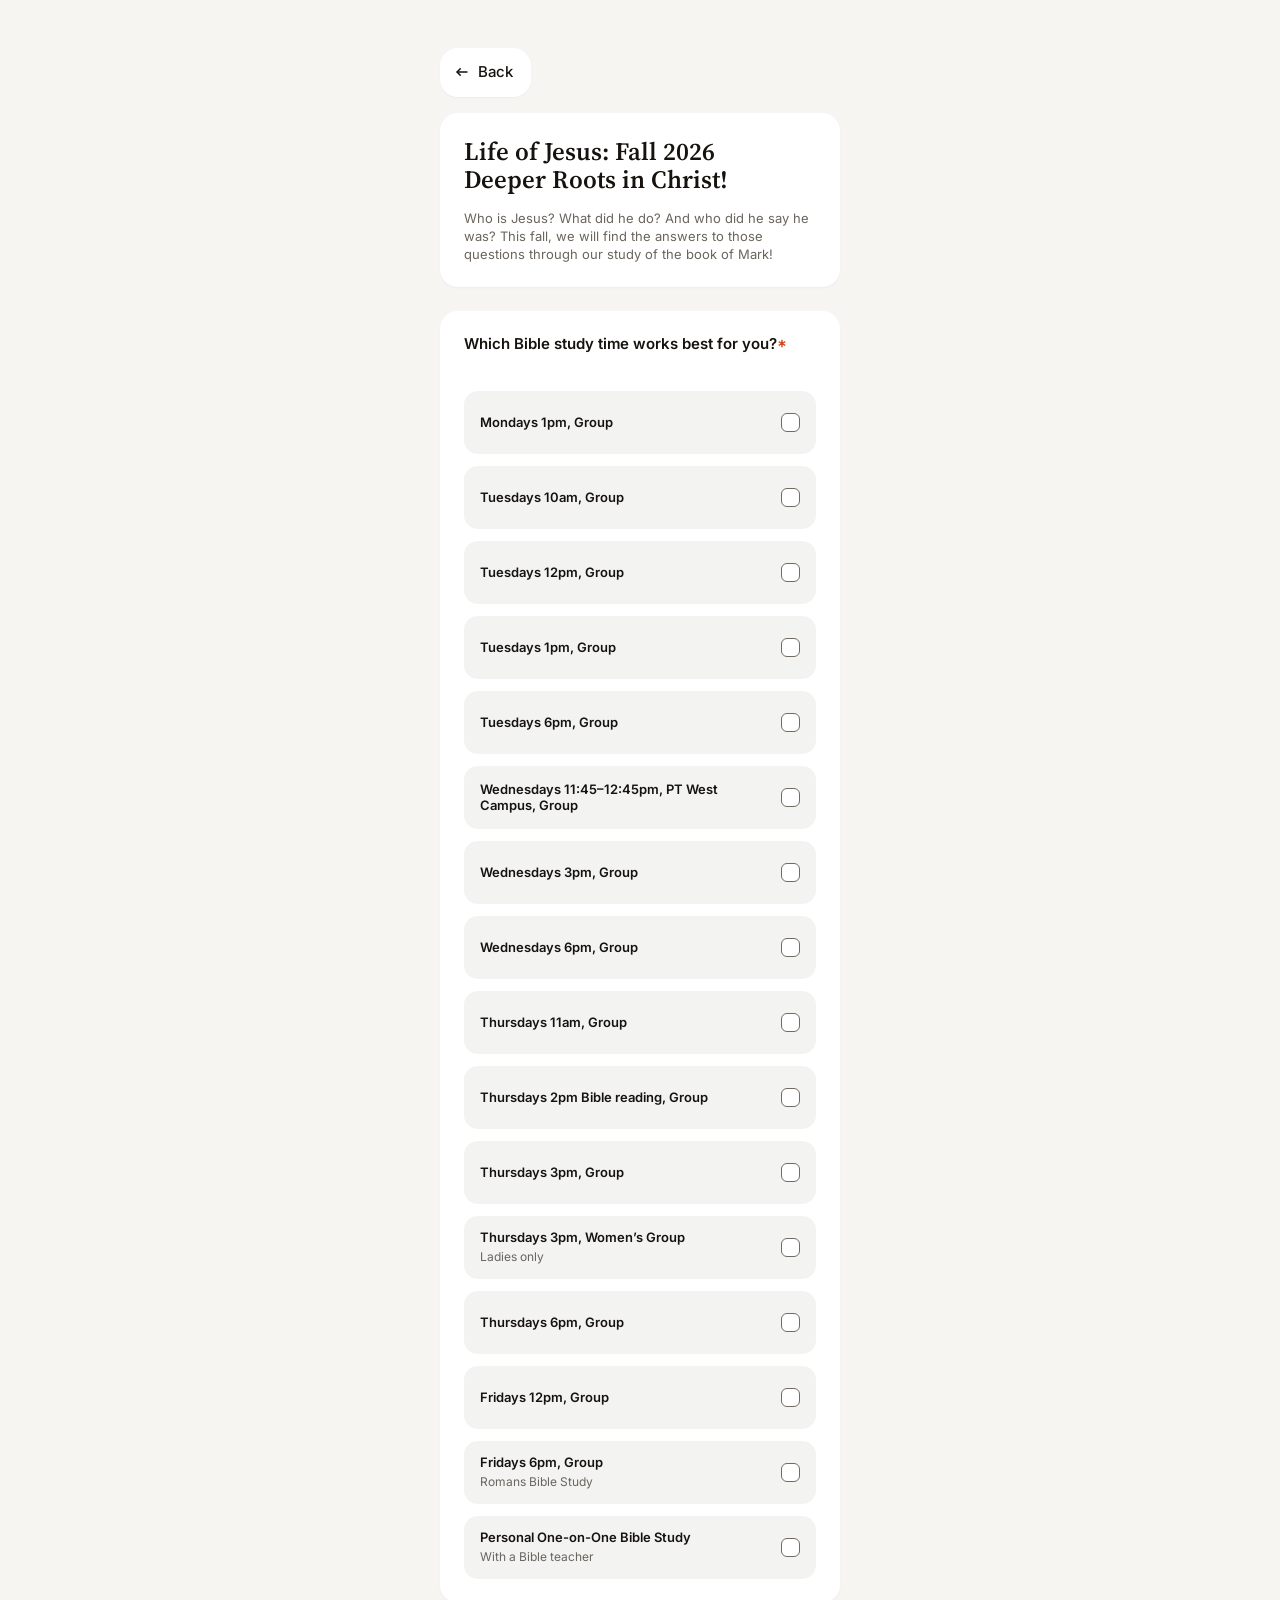
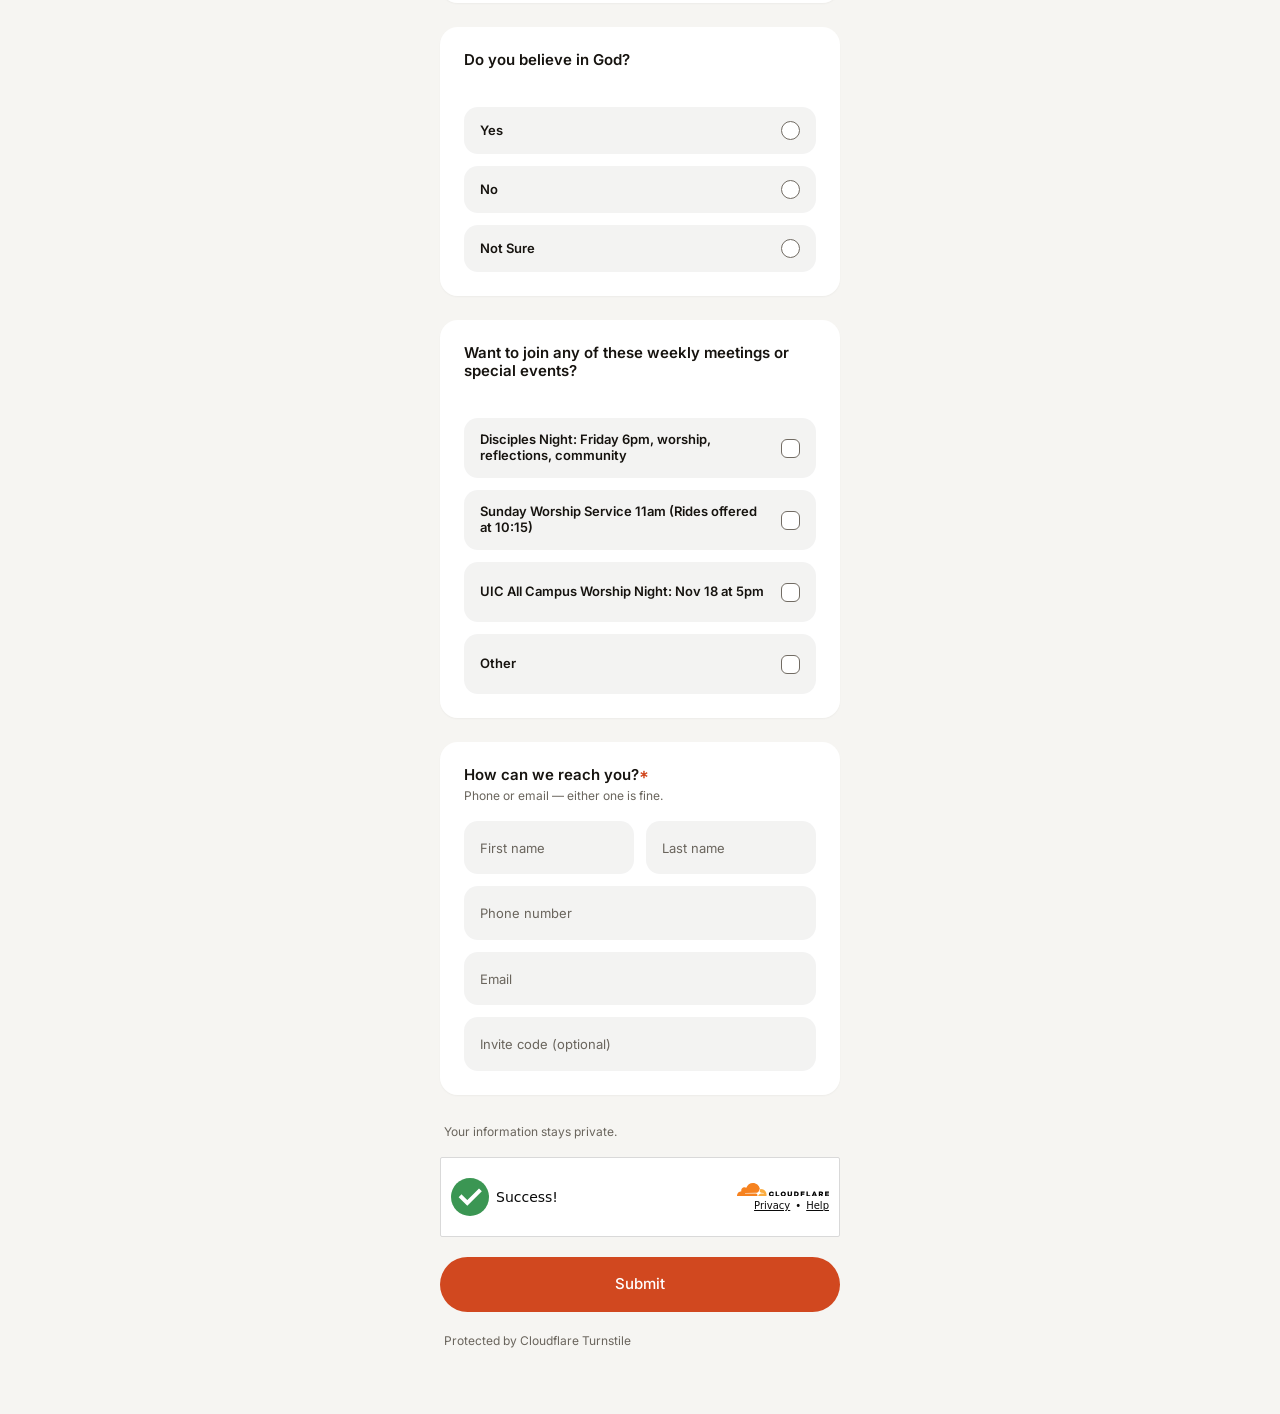
==== signup.html @ 3d09c318 "Update signup" ====
<!doctype html>
<html lang="en">
<head>
  <meta charset="utf-8" />
  <meta name="viewport" content="width=device-width, initial-scale=1" />
  <meta name="description" content="Sign up for a Fall 2026 Deeper Roots in Christ Bible study at UIC." />
  <title>Life of Jesus Bible Study | DRinC</title>
  <link rel="preconnect" href="https://fonts.googleapis.com" />
  <link rel="preconnect" href="https://fonts.gstatic.com" crossorigin />
  <link href="https://fonts.googleapis.com/css2?family=Inter:wght@500;600&family=Source+Serif+4:opsz,wght@8..60,600&display=swap" rel="stylesheet" />
  <link rel="stylesheet" href="css/signup.css" />
</head>
<body>
  <main class="signup-shell">
    <a class="back-link" href="index.html" aria-label="Back to the DRinC home page">
      <svg class="back-link__icon" xmlns="http://www.w3.org/2000/svg" width="12" height="12" viewBox="0 0 12 12" aria-hidden="true" focusable="false">
        <path d="m11,6.75H1.25c-.414,0-.75-.336-.75-.75s.336-.75.75-.75h9.75c.414,0,.75.336.75.75s-.336.75-.75.75Z" fill="currentColor" stroke-width="0" />
        <path d="m4.25,10c-.192,0-.384-.073-.53-.22L.47,6.53c-.293-.293-.293-.768,0-1.061l3.25-3.25c.293-.293.768-.293,1.061,0s.293.768,0,1.061l-2.72,2.72,2.72,2.72c.293.293.293.768,0,1.061-.146.146-.338.22-.53.22Z" fill="currentColor" stroke-width="0" />
      </svg>
      Back
    </a>

    <form class="signup-form" data-signup-form novalidate>
      <header class="form-panel form-intro">
        <h1>Life of Jesus: Fall 2026 Deeper Roots in Christ!</h1>
        <p>Who is Jesus? What did he do? And who did he say he was? This fall, we will find the answers to those questions through our study of the book of Mark!</p>
      </header>

      <fieldset class="form-panel" aria-describedby="study-error">
        <legend>Which Bible study time works best for you?<span aria-hidden="true">*</span></legend>
        <div class="option-list">
          <label class="option-row"><span>Mondays 1pm, Group</span><input type="checkbox" name="bible-study" value="Mondays 1pm" aria-describedby="study-error" /></label>
          <label class="option-row"><span>Tuesdays 10am, Group</span><input type="checkbox" name="bible-study" value="Tuesdays 10am" aria-describedby="study-error" /></label>
          <label class="option-row"><span>Tuesdays 12pm, Group</span><input type="checkbox" name="bible-study" value="Tuesdays 12pm" aria-describedby="study-error" /></label>
          <label class="option-row"><span>Tuesdays 1pm, Group</span><input type="checkbox" name="bible-study" value="Tuesdays 1pm" aria-describedby="study-error" /></label>
          <label class="option-row"><span>Tuesdays 6pm, Group</span><input type="checkbox" name="bible-study" value="Tuesdays 6pm" aria-describedby="study-error" /></label>
          <label class="option-row"><span>Wednesdays 11:45&ndash;12:45pm, PT West Campus, Group</span><input type="checkbox" name="bible-study" value="Wednesdays 11:45-12:45pm" aria-describedby="study-error" /></label>
          <label class="option-row"><span>Wednesdays 3pm, Group</span><input type="checkbox" name="bible-study" value="Wednesdays 3pm" aria-describedby="study-error" /></label>
          <label class="option-row"><span>Wednesdays 6pm, Group</span><input type="checkbox" name="bible-study" value="Wednesdays 6pm" aria-describedby="study-error" /></label>
          <label class="option-row"><span>Thursdays 11am, Group</span><input type="checkbox" name="bible-study" value="Thursdays 11am" aria-describedby="study-error" /></label>
          <label class="option-row"><span>Thursdays 2pm Bible reading, Group</span><input type="checkbox" name="bible-study" value="Thursdays 2pm Bible reading" aria-describedby="study-error" /></label>
          <label class="option-row"><span>Thursdays 3pm, Group</span><input type="checkbox" name="bible-study" value="Thursdays 3pm" aria-describedby="study-error" /></label>
          <label class="option-row"><span>Thursdays 3pm, Women&rsquo;s Group<small>Ladies only</small></span><input type="checkbox" name="bible-study" value="Thursdays 3pm Women's Group" aria-describedby="study-error" /></label>
          <label class="option-row"><span>Thursdays 6pm, Group</span><input type="checkbox" name="bible-study" value="Thursdays 6pm" aria-describedby="study-error" /></label>
          <label class="option-row"><span>Fridays 12pm, Group</span><input type="checkbox" name="bible-study" value="Fridays 12pm" aria-describedby="study-error" /></label>
          <label class="option-row"><span>Fridays 6pm, Group<small>Romans Bible Study</small></span><input type="checkbox" name="bible-study" value="Fridays 6pm" aria-describedby="study-error" /></label>
          <label class="option-row"><span>Personal One-on-One Bible Study<small>With a Bible teacher</small></span><input type="checkbox" name="bible-study" value="Personal one-on-one" aria-describedby="study-error" /></label>
        </div>
        <p class="field-error" id="study-error" data-study-error aria-live="polite"></p>
      </fieldset>

      <fieldset class="form-panel">
        <legend>Do you believe in God?</legend>
        <div class="option-list">
          <label class="option-row"><span>Yes</span><input type="radio" name="belief" value="Yes" /></label>
          <label class="option-row"><span>No</span><input type="radio" name="belief" value="No" /></label>
          <label class="option-row"><span>Not Sure</span><input type="radio" name="belief" value="Not sure" /></label>
        </div>
      </fieldset>

      <fieldset class="form-panel form-panel--events">
        <legend>Want to join any of these weekly meetings or special events?</legend>
        <div class="option-list">
          <label class="option-row"><span>Disciples Night: Friday 6pm, worship, reflections, community</span><input type="checkbox" name="event" value="Disciples Night" /></label>
          <label class="option-row"><span>Sunday Worship Service 11am (Rides offered at 10:15)</span><input type="checkbox" name="event" value="Sunday Worship Service" /></label>
          <label class="option-row"><span>UIC All Campus Worship Night: Nov 18 at 5pm</span><input type="checkbox" name="event" value="UIC All Campus Worship Night" /></label>
          <label class="option-row"><span>Other</span><input type="checkbox" name="event" value="Other" /></label>
        </div>
      </fieldset>

      <fieldset class="form-panel contact-panel" aria-describedby="contact-error">
        <legend>How can we reach you?<span aria-hidden="true">*</span></legend>
        <p class="field-help">Phone or email &mdash; either one is fine.</p>
        <div class="contact-fields">
          <label><span>First name</span><input type="text" name="first-name" autocomplete="given-name" placeholder=" " required /></label>
          <label><span>Last name</span><input type="text" name="last-name" autocomplete="family-name" placeholder=" " required /></label>
          <label class="field-wide"><span>Phone number</span><input type="tel" name="phone" autocomplete="tel" placeholder=" " data-phone aria-describedby="contact-error" /></label>
          <label class="field-wide"><span>Email</span><input type="email" name="email" autocomplete="email" placeholder=" " data-email aria-describedby="contact-error" /></label>
          <label class="field-wide"><span>Invite code (optional)</span><input type="text" name="invite-code" autocomplete="off" placeholder=" " /></label>
        </div>
        <p class="field-error" id="contact-error" data-contact-error aria-live="polite"></p>
      </fieldset>

      <p class="privacy-note">Your information stays private.</p>
      <section class="turnstile-card" aria-label="Cloudflare verification successful">
        <div class="turnstile-status">
          <svg class="turnstile-success-icon" viewBox="0 0 38 38" aria-hidden="true" focusable="false">
            <circle cx="19" cy="19" r="19" fill="#3b9653" />
            <path d="M10.5 19.2 16.3 25 28 13.3" fill="none" stroke="#fff" stroke-width="4" stroke-linecap="square" stroke-linejoin="miter" />
          </svg>
          <p class="turnstile-message">Success!</p>
        </div>

        <div class="turnstile-brand">
          <svg class="turnstile-logo" xmlns="http://www.w3.org/2000/svg" viewBox="0 0 512 76" role="img" aria-label="Cloudflare">
            <path d="M214.633 47.4h7.505v20.704h13.096v6.643h-20.6zm28.361 13.751v-.08c0-7.856 6.257-14.218 14.61-14.218c8.35 0 14.529 6.295 14.529 14.138v.08c0 7.853-6.257 14.218-14.61 14.218s-14.531-6.287-14.531-14.138zm21.49 0v-.08c0-3.948-2.82-7.384-6.96-7.384c-4.142 0-6.84 3.356-6.84 7.304v.08c0 3.945 2.816 7.384 6.92 7.384c4.1 0 6.88-3.358 6.88-7.304m16.827 1.602V47.41h7.613v15.197c0 3.945 1.965 5.815 4.982 5.815c3.014 0 4.982-1.8 4.982-5.627V47.4h7.61v15.157c0 8.832-4.983 12.69-12.673 12.69s-12.524-3.948-12.524-12.5m36.674-15.34h10.438c9.658 0 15.262 5.625 15.262 13.508v.08c0 7.882-5.685 13.747-15.42 13.747h-10.28V47.4v.01zm10.546 20.621c4.487 0 7.454-2.497 7.454-6.912v-.08c0-4.377-2.974-6.915-7.454-6.915h-3.055v13.907zM354.575 47.4h21.637v6.646h-14.145v4.643h12.79v6.287h-12.79v9.771h-7.492zm32.068 0h7.502v20.704h13.098v6.643h-20.6zm40.19-.193h7.223l11.517 27.535h-8.036l-1.978-4.884H425.12l-1.928 4.884h-7.888l11.517-27.535zm6.572 16.755l-3.016-7.773l-3.055 7.773zm21.828-16.554h12.79c4.134 0 7 1.099 8.807 2.966c1.594 1.559 2.394 3.677 2.394 6.365v.08c0 4.177-2.206 6.953-5.566 8.393l6.455 9.53h-8.659l-5.446-8.282h-3.283v8.282h-7.502V47.4l.01.01zm12.446 13.126c2.55 0 4.021-1.247 4.021-3.238v-.077c0-2.149-1.54-3.238-4.06-3.238h-4.905v6.566h4.952l-.008-.01zM490.044 47.4h21.758v6.445h-14.334v4.136h12.988v5.984h-12.988v4.337H512v6.445h-21.956zM198.212 64.356c-1.05 2.4-3.263 4.099-6.2 4.099c-4.09 0-6.916-3.439-6.916-7.384v-.083c0-3.948 2.745-7.303 6.839-7.303c3.084 0 5.436 1.917 6.435 4.535h7.898c-1.267-6.503-6.92-11.37-14.263-11.37c-8.343 0-14.61 6.365-14.61 14.219v.08c0 7.853 6.177 14.138 14.532 14.138c7.136 0 12.72-4.679 14.193-10.943h-7.918l.01.01z" />
            <path fill="#fbad41" d="M132.234 32.698c-.552 0-1.097.02-1.641.037a.8.8 0 0 0-.256.06a.92.92 0 0 0-.593.64l-2.334 8.155c-1.006 3.506-.632 6.744 1.06 9.12c1.55 2.2 4.13 3.49 7.263 3.64l12.662.768c.376.02.702.2.9.5c.211.322.258.725.129 1.089a1.61 1.61 0 0 1-1.373 1.069l-13.157.768c-7.147.331-14.838 6.164-17.536 13.277l-.948 2.51a.703.703 0 0 0 .622.958h45.312a1.205 1.205 0 0 0 1.165-.878a33 33 0 0 0 1.204-8.885c0-18.12-14.529-32.808-32.459-32.808" />
            <path fill="#f6821f" d="m112.457 74.235l.838-2.949c1.009-3.506.635-6.744-1.054-9.12c-1.556-2.2-4.134-3.49-7.268-3.64l-59.395-.768a1.17 1.17 0 0 1-.939-.5a1.24 1.24 0 0 1-.13-1.089a1.61 1.61 0 0 1 1.385-1.069l59.95-.768c7.117-.329 14.807-6.164 17.505-13.277l3.419-9.035a2.3 2.3 0 0 0 .1-1.197C122.973 13.199 107.392 0 88.764 0c-17.172 0-31.741 11.199-36.97 26.767A17.37 17.37 0 0 0 39.47 23.32c-8.232.828-14.858 7.534-15.676 15.857a18 18 0 0 0 .452 6.204C10.792 45.78 0 56.92 0 70.608c0 1.238.088 2.457.266 3.647c.073.577.565 1.01 1.147 1.009h109.688a1.43 1.43 0 0 0 1.356-1.05" />
          </svg>
          <nav class="turnstile-links" aria-label="Cloudflare verification information">
            <a href="https://www.cloudflare.com/privacypolicy/" target="_blank" rel="noopener noreferrer">Privacy</a>
            <span aria-hidden="true">&bull;</span>
            <a href="https://developers.cloudflare.com/turnstile/" target="_blank" rel="noopener noreferrer">Help</a>
          </nav>
        </div>
      </section>
      <button class="submit-button" type="submit">Submit</button>
      <p class="turnstile-protected">Protected by Cloudflare Turnstile</p>
      <p class="form-status" data-form-status role="status"></p>
    </form>
  </main>
  <script src="js/signup.js"></script>
</body>
</html>
---- css/signup.css ----
:root {
  --ink: #16130f;
  --ink-muted: #6a655d;
  --page: #f6f5f2;
  --panel: #ffffff;
  --field: rgba(22, 19, 15, 0.05);
  --field-hover: rgba(22, 19, 15, 0.08);
  --brand: #d1481f;
  --brand-hover: #b83a16;
  --error: #a52f10;
  --focus: #b83a16;
  --control-border: #716b63;
  --font-display: "Source Serif 4", Georgia, serif;
  --font-ui: "Inter", system-ui, -apple-system, sans-serif;
}

*,
*::before,
*::after {
  box-sizing: border-box;
}

html {
  background: var(--page);
  color: var(--ink);
  font-family: var(--font-ui);
  font-synthesis: none;
  -webkit-font-smoothing: antialiased;
}

body {
  min-width: 320px;
  min-height: 100vh;
  margin: 0;
  background: var(--page);
}

button,
input {
  font: inherit;
}

a,
button,
input,
select,
textarea,
label,
summary {
  -webkit-tap-highlight-color: transparent;
}

.signup-shell {
  width: 100%;
  max-width: 440px;
  min-height: 100dvh;
  margin-inline: auto;
  padding: 48px 20px;
}

.back-link {
  display: inline-flex;
  align-items: center;
  justify-content: center;
  gap: 10px;
  margin-bottom: 16px;
  padding-block: 13px;
  padding-inline: 16px 18px;
  border-radius: 18px;
  background: var(--panel);
  color: var(--ink);
  box-shadow: 0 1px 2px rgba(0, 0, 0, 0.04);
  font-family: var(--font-ui);
  font-size: 15px;
  font-weight: 500;
  line-height: 150%;
  text-decoration: none;
  transition: background-color 150ms ease, transform 150ms ease;
  will-change: transform;
}

.back-link__icon {
  display: block;
  flex: 0 0 12px;
  width: 12px;
  height: 12px;
}

.signup-form {
  display: flex;
  flex-direction: column;
}

.form-panel {
  position: relative;
  min-width: 0;
  margin: 0 0 24px;
  padding: 24px;
  border: 0;
  border-radius: 18px;
  background: var(--panel);
  box-shadow: 0 1px 2px rgba(0, 0, 0, 0.04);
}

.form-intro h1 {
  margin: 0;
  font-family: var(--font-display);
  font-size: 25px;
  font-weight: 600;
  line-height: 1.12;
  text-wrap: balance;
}

.form-intro p {
  margin: 16px 0 0;
  color: var(--ink-muted);
  font-size: 13px;
  line-height: 1.4;
  text-wrap: pretty;
}

.form-panel legend {
  display: block;
  float: left;
  margin: 0 0 38px;
  width: 100%;
  padding: 0;
  font-size: 15px;
  font-weight: 600;
  line-height: 1.2;
}

.form-panel legend > span[aria-hidden="true"] {
  color: var(--brand);
}

.contact-panel legend {
  margin-bottom: 0;
}

.field-help {
  margin: 22px 0 0;
  clear: both;
  color: var(--ink-muted);
  font-size: 12px;
  line-height: 1.4;
}

.option-list {
  display: flex;
  flex-direction: column;
  gap: 12px;
  margin-top: 0;
  clear: both;
}

.form-panel--events .option-list {
  margin-top: 18px;
}

.option-row {
  display: flex;
  align-items: center;
  justify-content: space-between;
  gap: 12px;
  padding: 14px 16px;
  border-radius: 14px;
  background: var(--field);
  cursor: pointer;
  font-size: 13px;
  font-weight: 600;
  line-height: 1.2;
  transition: background-color 150ms ease;
}

.option-row > span {
  min-width: 0;
}

.option-row small {
  display: block;
  margin-top: 3px;
  color: var(--ink-muted);
  font-size: 12px;
  font-weight: 400;
  line-height: 1.3;
}

.option-row input {
  appearance: none;
  display: grid;
  place-items: center;
  flex: 0 0 19px;
  width: 19px;
  height: 19px;
  margin: 0;
  border: 1.5px solid var(--control-border);
  border-radius: 6px;
  background: #ffffff;
  cursor: pointer;
}

.option-row input::before {
  width: 9px;
  height: 5px;
  border-bottom: 2px solid #ffffff;
  border-left: 2px solid #ffffff;
  content: "";
  opacity: 0;
  transform: translateY(-1px) rotate(-45deg);
}

.option-row input:checked {
  border-color: var(--brand);
  background: var(--brand);
}

.option-row input:checked::before {
  opacity: 1;
}

.option-row input[type="radio"] {
  border-radius: 50%;
}

.option-row input[type="radio"]::before {
  width: 9px;
  height: 9px;
  border: 0;
  border-radius: 50%;
  background: #ffffff;
  transform: none;
}

.option-row:has(input:checked) {
  background: rgba(209, 72, 31, 0.11);
}

.contact-fields {
  display: grid;
  grid-template-columns: repeat(2, minmax(0, 1fr));
  gap: 12px;
  margin-top: 16px;
}

.contact-fields label {
  min-width: 0;
  position: relative;
}

.contact-fields label > span {
  position: absolute;
  top: 50%;
  inset-inline-start: 16px;
  z-index: 1;
  color: var(--ink-muted);
  font-size: 13px;
  line-height: 1;
  pointer-events: none;
  transform: translateY(-50%);
  transition: font-size 150ms ease, top 150ms ease, transform 150ms ease;
  white-space: nowrap;
}

.contact-fields input {
  width: 100%;
  height: 53.5px;
  padding: 26px 16px 8px;
  border: 0;
  border-radius: 14px;
  outline: 0;
  background: var(--field);
  color: var(--ink);
  font-size: 16px;
  line-height: 1.25;
  transition: background-color 150ms ease, border-color 150ms ease;
}

.contact-fields input:focus-visible {
  background: var(--panel);
  box-shadow: inset 0 0 0 1px var(--focus);
}

.contact-fields label:focus-within > span,
.contact-fields label:has(input:not(:placeholder-shown)) > span {
  top: 9px;
  font-size: 10px;
  transform: none;
}

.field-wide {
  grid-column: 1 / -1;
}

.privacy-note,
.turnstile-protected,
.form-status,
.field-error {
  margin: 0;
}

.privacy-note {
  margin-bottom: 16px;
  padding: 4px 4px 0;
  color: var(--ink-muted);
  font-size: 12px;
  line-height: 1.5;
}

.turnstile-protected {
  margin-bottom: 16px;
  padding: 4px 4px 0;
  color: var(--ink-muted);
  font-size: 12px;
  line-height: 1.5;
}

.turnstile-card {
  display: flex;
  align-items: center;
  justify-content: space-between;
  width: 100%;
  min-height: 80px;
  margin-bottom: 16px;
  padding: 10px;
  border: 1px solid #d9d9d9;
  border-radius: 2px;
  background: #ffffff;
  color: #0a0a0a;
  font-family: -apple-system, system-ui, BlinkMacSystemFont, "Segoe UI", Roboto, Oxygen, Ubuntu, "Helvetica Neue", Arial, sans-serif;
  font-size: 14px;
  font-weight: 400;
  font-style: normal;
}

.turnstile-status {
  display: flex;
  align-items: center;
  min-width: 0;
  gap: 7px;
}

.turnstile-success-icon {
  display: block;
  flex: 0 0 38px;
  width: 38px;
  height: 38px;
}

.turnstile-message {
  margin: 0;
  font-size: 14px;
  line-height: 1;
  white-space: nowrap;
}

.turnstile-brand {
  display: flex;
  flex: 0 0 auto;
  flex-direction: column;
  align-items: flex-end;
  gap: 5px;
  margin-inline-start: 12px;
}

.turnstile-logo {
  display: block;
  width: 92px;
  height: auto;
}

.turnstile-links {
  display: flex;
  gap: 5px;
  font-size: 10px;
  line-height: 1;
}

.turnstile-links a {
  color: #0a0a0a;
  text-decoration: underline;
}

.turnstile-links a:focus-visible {
  outline-color: #f48120;
}

.submit-button {
  width: 100%;
  min-height: 55px;
  margin: 4px 0 16px;
  padding: 16px 24px;
  border: 0;
  border-radius: 999px;
  background: var(--brand);
  color: #ffffff;
  cursor: pointer;
  font-family: var(--font-ui);
  font-size: 15px;
  font-weight: 500;
  line-height: 150%;
  transition: background-color 150ms ease, transform 150ms ease;
  will-change: transform;
}

.submit-button:active,
.back-link:active {
  transform: scale(0.96);
}

.submit-button:disabled {
  cursor: wait;
  opacity: 0.7;
}

.field-error {
  color: var(--error);
  font-size: 12px;
  line-height: 1.35;
}

.field-error:not(:empty) {
  margin-top: 10px;
}

.form-status {
  color: var(--brand-hover);
  font-size: 13px;
  font-weight: 600;
  line-height: 1.4;
  text-align: center;
}

.form-status:not(:empty) {
  padding-top: 10px;
}

:focus-visible {
  outline: 2px solid var(--focus);
  outline-offset: 3px;
}

@media (hover: hover) {
  .back-link:hover,
  .option-row:hover {
    background: var(--field-hover);
  }

  .submit-button:hover {
    background: var(--brand-hover);
  }
}

@media (prefers-reduced-motion: reduce) {
  *,
  *::before,
  *::after {
    scroll-behavior: auto !important;
    transition-duration: 0.01ms !important;
  }
}
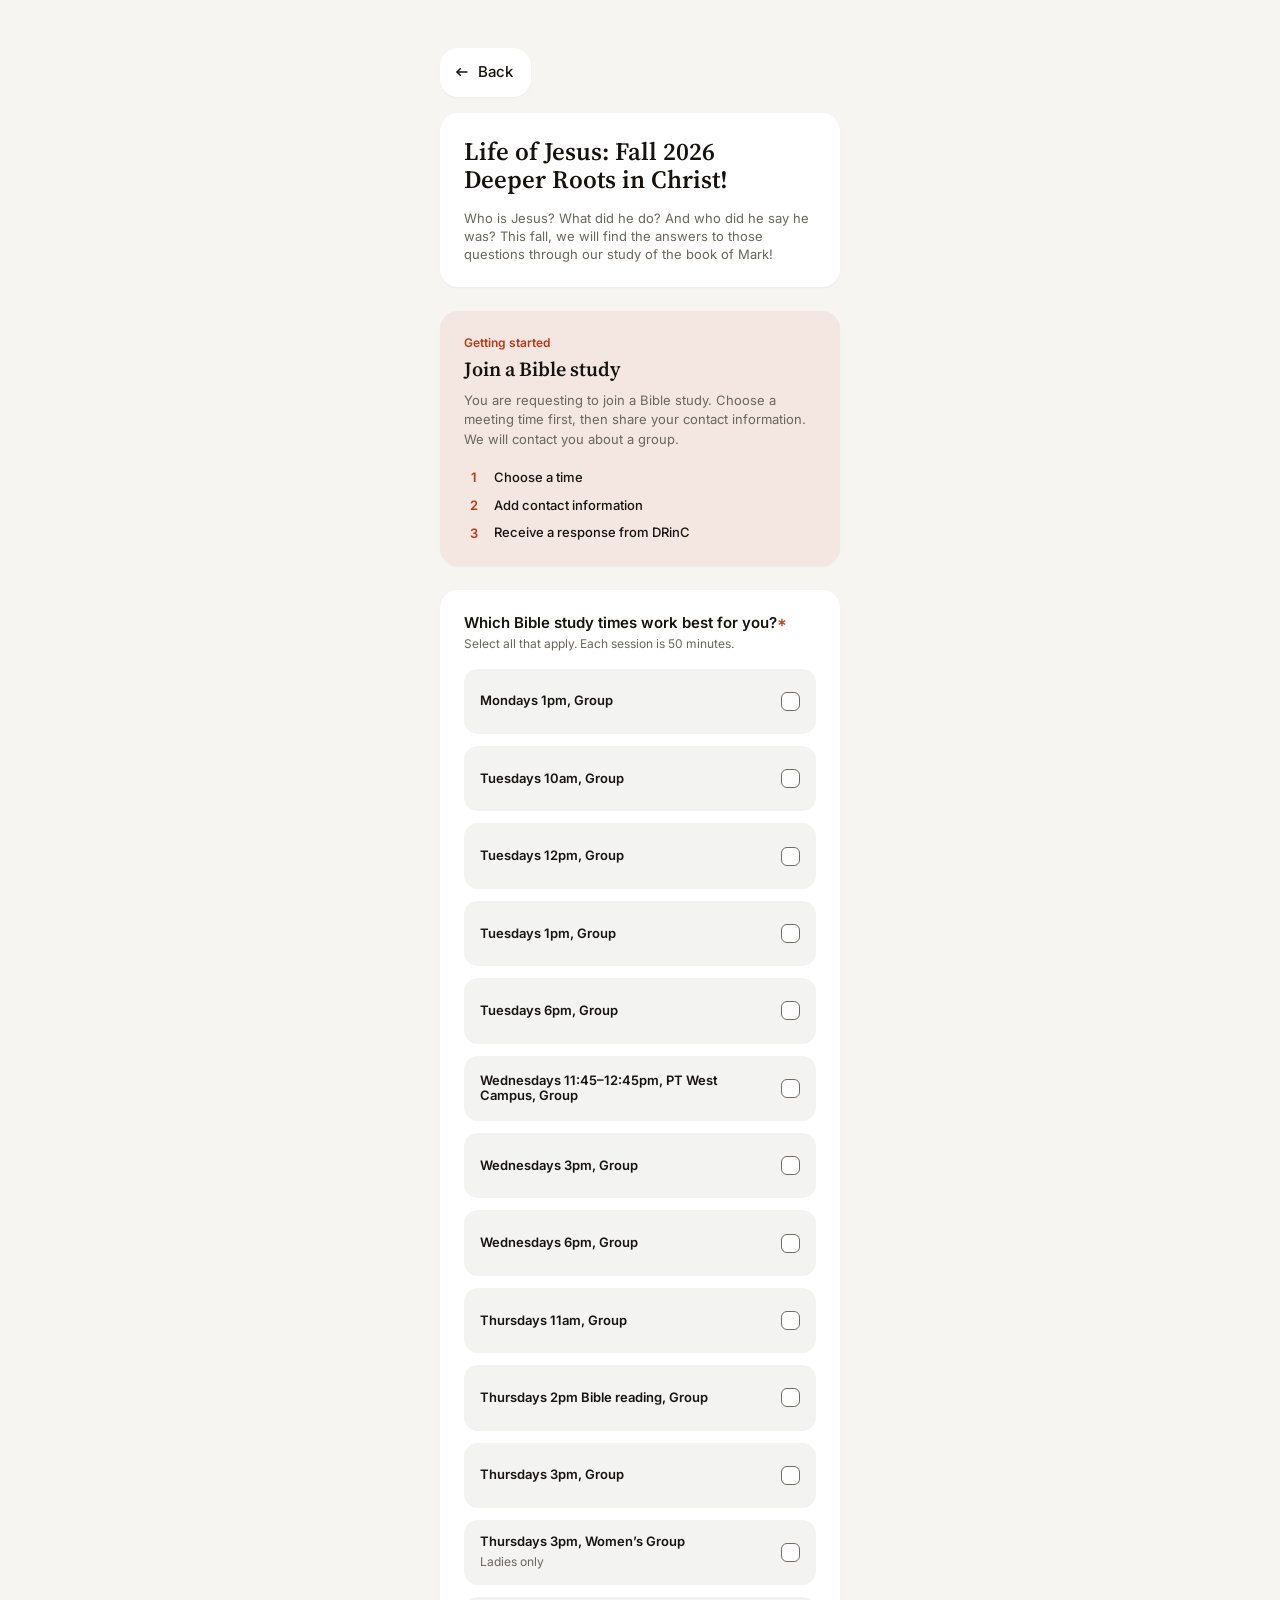
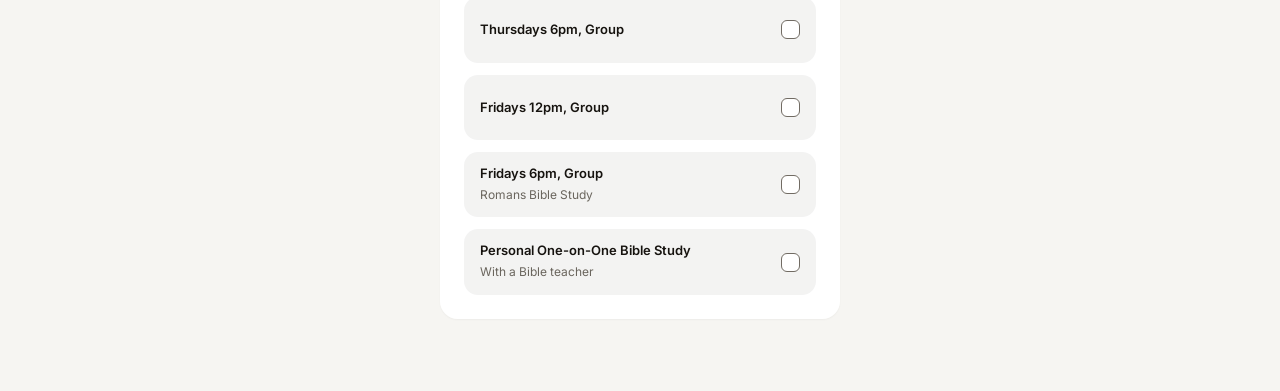
==== commit b1fb3f8c: "Refine signup flow and form styling" ====
--- a/signup.html
+++ b/signup.html
@@ -26,8 +26,20 @@
         <p>Who is Jesus? What did he do? And who did he say he was? This fall, we will find the answers to those questions through our study of the book of Mark!</p>
       </header>
 
-      <fieldset class="form-panel" aria-describedby="study-error">
-        <legend>Which Bible study time works best for you?<span aria-hidden="true">*</span></legend>
+      <section class="form-panel form-orientation" aria-labelledby="orientation-title">
+        <p class="orientation-kicker">Getting started</p>
+        <h2 id="orientation-title">Join a Bible study</h2>
+        <p class="orientation-intro">You are requesting to join a Bible study. Choose a meeting time first, then share your contact information. We will contact you about a group.</p>
+        <ol class="orientation-steps">
+          <li><span class="orientation-step" aria-hidden="true">1</span><span class="orientation-step-label">Choose a time</span></li>
+          <li><span class="orientation-step" aria-hidden="true">2</span><span class="orientation-step-label">Add contact information</span></li>
+          <li><span class="orientation-step" aria-hidden="true">3</span><span class="orientation-step-label">Receive a response from DRinC</span></li>
+        </ol>
+      </section>
+
+      <fieldset class="form-panel form-panel--study" aria-describedby="study-help study-error">
+        <legend>Which Bible study times work best for you?<span aria-hidden="true">*</span></legend>
+        <p class="field-help" id="study-help">Select all that apply. Each session is 50 minutes.</p>
         <div class="option-list">
           <label class="option-row"><span>Mondays 1pm, Group</span><input type="checkbox" name="bible-study" value="Mondays 1pm" aria-describedby="study-error" /></label>
           <label class="option-row"><span>Tuesdays 10am, Group</span><input type="checkbox" name="bible-study" value="Tuesdays 10am" aria-describedby="study-error" /></label>
@@ -49,6 +61,8 @@
         <p class="field-error" id="study-error" data-study-error aria-live="polite"></p>
       </fieldset>
 
+      <p class="visually-hidden" data-step-status role="status"></p>
+      <div class="signup-later" data-signup-later>
       <fieldset class="form-panel">
         <legend>Do you believe in God?</legend>
         <div class="option-list">
@@ -106,7 +120,8 @@
       </section>
       <button class="submit-button" type="submit">Submit</button>
       <p class="turnstile-protected">Protected by Cloudflare Turnstile</p>
-      <p class="form-status" data-form-status role="status"></p>
+        <p class="form-status" data-form-status role="status"></p>
+      </div>
     </form>
   </main>
   <script src="js/signup.js"></script>
--- a/css/signup.css
+++ b/css/signup.css
@@ -119,10 +119,79 @@
   text-wrap: pretty;
 }
 
+.form-orientation {
+  background: rgba(209, 72, 31, 0.08);
+}
+
+.orientation-kicker {
+  margin: 0 0 6px;
+  color: var(--brand-hover);
+  font-size: 12px;
+  font-weight: 600;
+  line-height: 1.3;
+}
+
+.form-orientation h2 {
+  margin: 0;
+  font-family: var(--font-display);
+  font-size: 20px;
+  font-weight: 600;
+  line-height: 1.2;
+  text-wrap: balance;
+}
+
+.orientation-intro {
+  margin: 10px 0 0;
+  color: var(--ink-muted);
+  font-size: 13px;
+  line-height: 1.5;
+  text-wrap: pretty;
+}
+
+.orientation-steps {
+  display: flex;
+  flex-direction: column;
+  gap: 10px;
+  margin: 20px 0 0;
+  padding: 0;
+  list-style: none;
+}
+
+.orientation-steps li {
+  display: flex;
+  align-items: center;
+  gap: 10px;
+  font-size: 13px;
+  font-weight: 500;
+  line-height: 1.35;
+}
+
+.orientation-step {
+  flex: 0 0 20px;
+  width: 20px;
+  color: var(--brand-hover);
+  font-size: 13px;
+  font-weight: 600;
+  line-height: 1;
+  text-align: center;
+}
+
+.visually-hidden {
+  position: absolute;
+  width: 1px;
+  height: 1px;
+  margin: -1px;
+  padding: 0;
+  overflow: hidden;
+  clip-path: inset(50%);
+  white-space: nowrap;
+  border: 0;
+}
+
 .form-panel legend {
   display: block;
   float: left;
-  margin: 0 0 38px;
+  margin: 0 0 24px;
   width: 100%;
   padding: 0;
   font-size: 15px;
@@ -138,6 +207,14 @@
   margin-bottom: 0;
 }
 
+.form-panel--study legend {
+  margin-bottom: 0;
+}
+
+.field-help + .option-list {
+  margin-top: 16px;
+}
+
 .field-help {
   margin: 22px 0 0;
   clear: both;
@@ -147,15 +224,12 @@
 }
 
 .option-list {
-  display: flex;
-  flex-direction: column;
+  display: grid;
+  grid-template-columns: 1fr;
+  grid-auto-rows: 1fr;
   gap: 12px;
   margin-top: 0;
   clear: both;
-}
-
-.form-panel--events .option-list {
-  margin-top: 18px;
 }
 
 .option-row {
@@ -179,11 +253,11 @@
 
 .option-row small {
   display: block;
-  margin-top: 3px;
+  margin-top: 5px;
   color: var(--ink-muted);
   font-size: 12px;
   font-weight: 400;
-  line-height: 1.3;
+  line-height: 1.4;
 }
 
 .option-row input {
@@ -403,14 +477,16 @@
   will-change: transform;
 }
 
-.submit-button:active,
+.submit-button:active:not(:disabled),
 .back-link:active {
   transform: scale(0.96);
 }
 
 .submit-button:disabled {
-  cursor: wait;
-  opacity: 0.7;
+  background: var(--ink-muted);
+  cursor: not-allowed;
+  transition: none;
+  will-change: auto;
 }
 
 .field-error {
@@ -446,7 +522,7 @@
     background: var(--field-hover);
   }
 
-  .submit-button:hover {
+  .submit-button:not(:disabled):hover {
     background: var(--brand-hover);
   }
 }
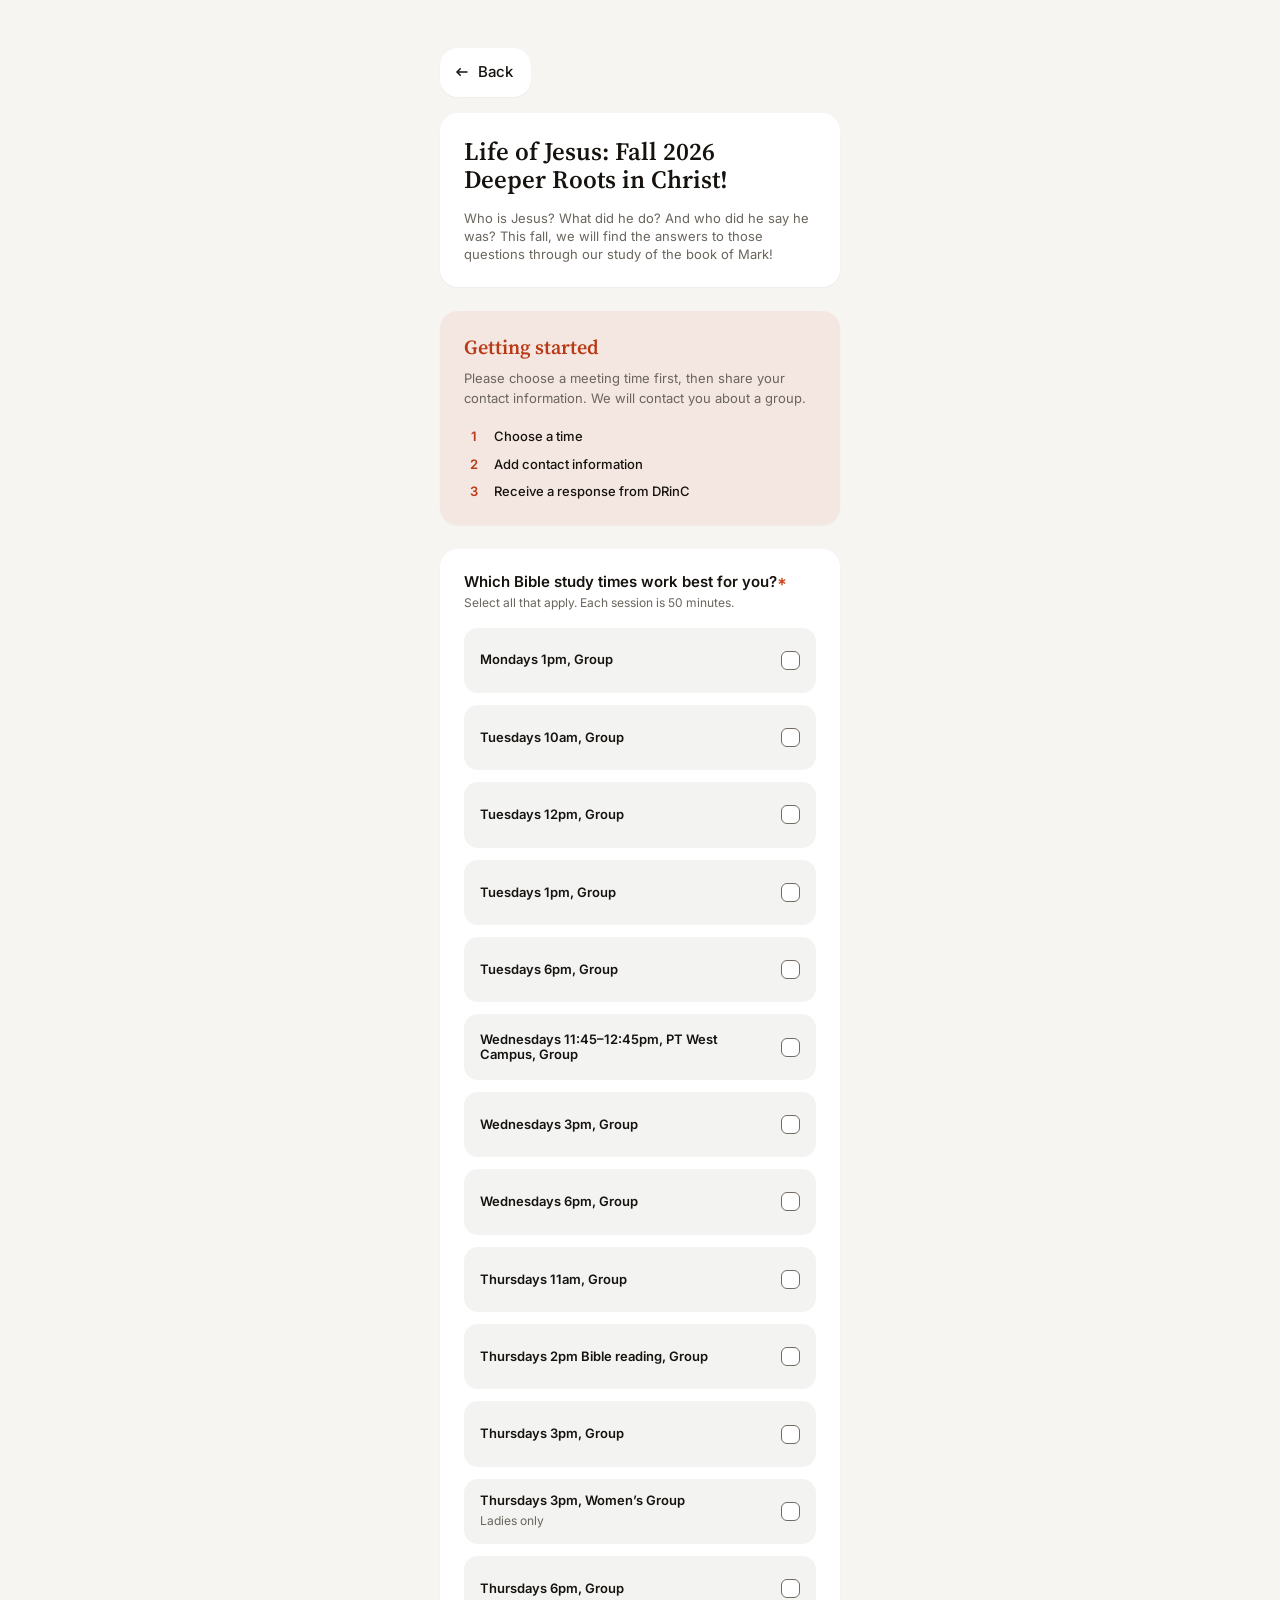
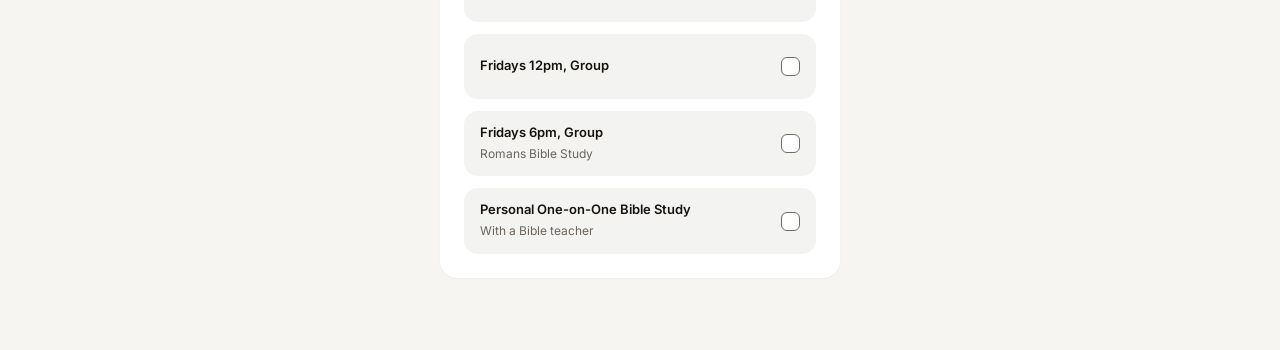
==== commit 025ee97d: "Update the design a bit in sign up page" ====
--- a/signup.html
+++ b/signup.html
@@ -27,9 +27,8 @@
       </header>
 
       <section class="form-panel form-orientation" aria-labelledby="orientation-title">
-        <p class="orientation-kicker">Getting started</p>
-        <h2 id="orientation-title">Join a Bible study</h2>
-        <p class="orientation-intro">You are requesting to join a Bible study. Choose a meeting time first, then share your contact information. We will contact you about a group.</p>
+        <h2 id="orientation-title">Getting started</h2>
+        <p class="orientation-intro">Please choose a meeting time first, then share your contact information. We will contact you about a group.</p>
         <ol class="orientation-steps">
           <li><span class="orientation-step" aria-hidden="true">1</span><span class="orientation-step-label">Choose a time</span></li>
           <li><span class="orientation-step" aria-hidden="true">2</span><span class="orientation-step-label">Add contact information</span></li>
--- a/css/signup.css
+++ b/css/signup.css
@@ -123,12 +123,8 @@
   background: rgba(209, 72, 31, 0.08);
 }
 
-.orientation-kicker {
-  margin: 0 0 6px;
+#orientation-title {
   color: var(--brand-hover);
-  font-size: 12px;
-  font-weight: 600;
-  line-height: 1.3;
 }
 
 .form-orientation h2 {
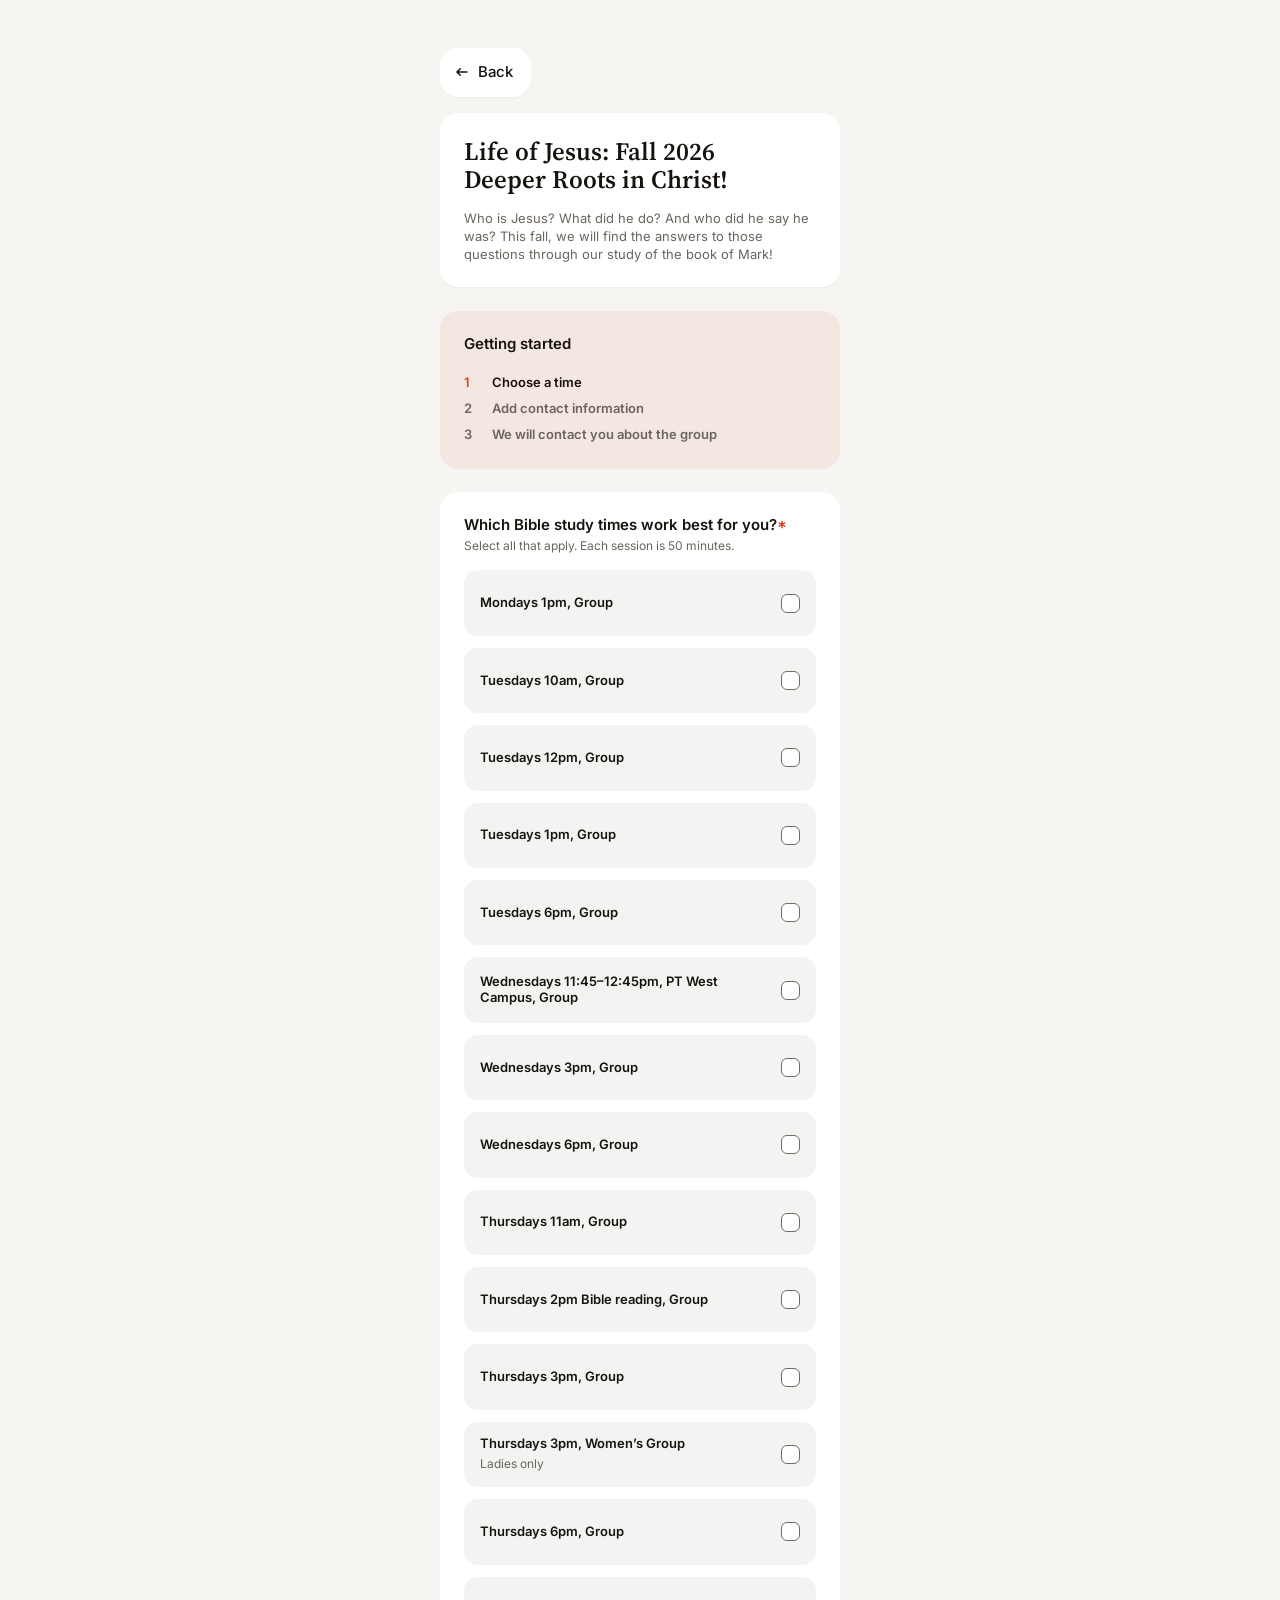
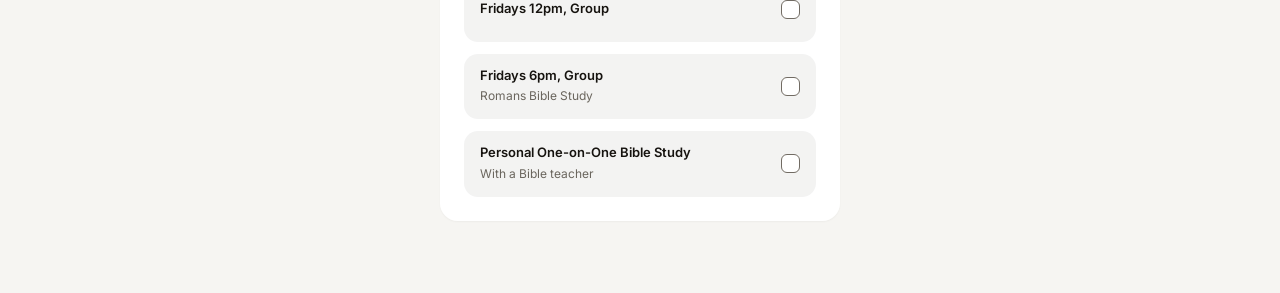
==== commit 330d39e4: "Rework on video controls and signup orientation" ====
--- a/signup.html
+++ b/signup.html
@@ -28,11 +28,19 @@
 
       <section class="form-panel form-orientation" aria-labelledby="orientation-title">
         <h2 id="orientation-title">Getting started</h2>
-        <p class="orientation-intro">Please choose a meeting time first, then share your contact information. We will contact you about a group.</p>
         <ol class="orientation-steps">
-          <li><span class="orientation-step" aria-hidden="true">1</span><span class="orientation-step-label">Choose a time</span></li>
-          <li><span class="orientation-step" aria-hidden="true">2</span><span class="orientation-step-label">Add contact information</span></li>
-          <li><span class="orientation-step" aria-hidden="true">3</span><span class="orientation-step-label">Receive a response from DRinC</span></li>
+          <li class="orientation-step is-current" data-step="1">
+            <span class="orientation-step__number" aria-hidden="true">1</span>
+            <span class="orientation-step__label">Choose a time</span>
+          </li>
+          <li class="orientation-step" data-step="2">
+            <span class="orientation-step__number" aria-hidden="true">2</span>
+            <span class="orientation-step__label">Add contact information</span>
+          </li>
+          <li class="orientation-step" data-step="3">
+            <span class="orientation-step__number" aria-hidden="true">3</span>
+            <span class="orientation-step__label">We will contact you about the group</span>
+          </li>
         </ol>
       </section>
 
--- a/css/signup.css
+++ b/css/signup.css
@@ -7,6 +7,7 @@
   --field-hover: rgba(22, 19, 15, 0.08);
   --brand: #d1481f;
   --brand-hover: #b83a16;
+  --brand-soft: rgba(209, 72, 31, 0.08);
   --error: #a52f10;
   --focus: #b83a16;
   --control-border: #716b63;
@@ -120,56 +121,56 @@
 }
 
 .form-orientation {
-  background: rgba(209, 72, 31, 0.08);
-}
-
-#orientation-title {
-  color: var(--brand-hover);
+  background: var(--brand-soft);
 }
 
 .form-orientation h2 {
   margin: 0;
-  font-family: var(--font-display);
-  font-size: 20px;
+  font-size: 15px;
   font-weight: 600;
   line-height: 1.2;
   text-wrap: balance;
 }
 
-.orientation-intro {
-  margin: 10px 0 0;
-  color: var(--ink-muted);
-  font-size: 13px;
-  line-height: 1.5;
-  text-wrap: pretty;
-}
-
 .orientation-steps {
   display: flex;
   flex-direction: column;
-  gap: 10px;
+  gap: 8px;
   margin: 20px 0 0;
   padding: 0;
   list-style: none;
 }
 
-.orientation-steps li {
-  display: flex;
-  align-items: center;
+.orientation-step {
+  display: flex;
+  align-items: baseline;
   gap: 10px;
-  font-size: 13px;
-  font-weight: 500;
-  line-height: 1.35;
-}
-
-.orientation-step {
-  flex: 0 0 20px;
-  width: 20px;
-  color: var(--brand-hover);
+  color: var(--ink-muted);
   font-size: 13px;
   font-weight: 600;
-  line-height: 1;
-  text-align: center;
+  line-height: 1.4;
+  transition: color 150ms ease-out;
+}
+
+.orientation-step__number {
+  flex: 0 0 18px;
+  width: 18px;
+  color: var(--ink-muted);
+  pointer-events: none;
+  user-select: none;
+  transition: color 150ms ease-out;
+}
+
+.orientation-step.is-current {
+  color: var(--ink);
+}
+
+.orientation-step.is-current .orientation-step__number {
+  color: var(--brand);
+}
+
+.orientation-step.is-complete .orientation-step__number {
+  color: var(--brand-hover);
 }
 
 .visually-hidden {
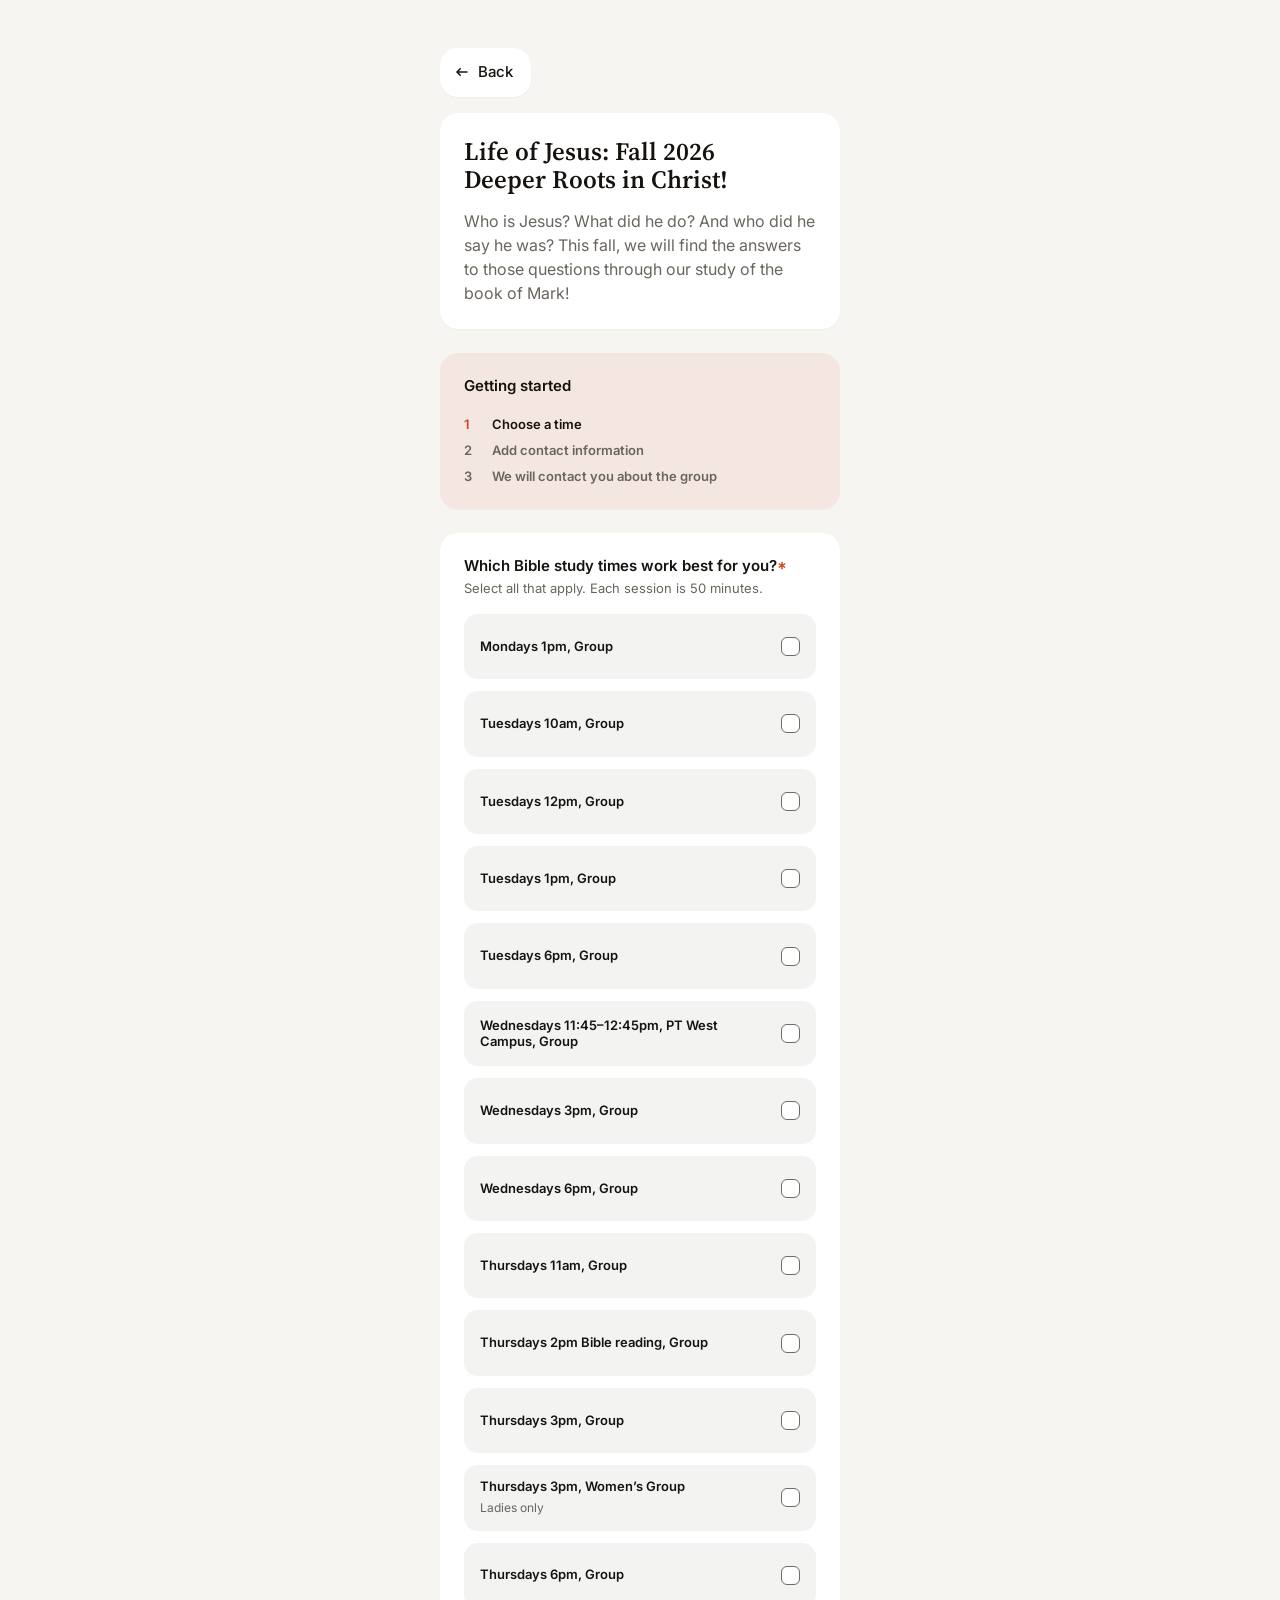
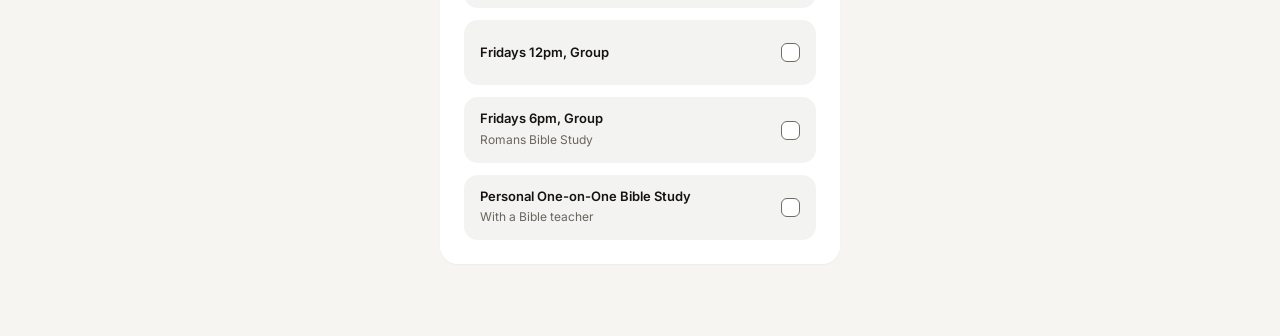
==== commit 885e82dd: "Centralize typography tokens and dev tuner hook" ====
--- a/signup.html
+++ b/signup.html
@@ -7,7 +7,8 @@
   <title>Life of Jesus Bible Study | DRinC</title>
   <link rel="preconnect" href="https://fonts.googleapis.com" />
   <link rel="preconnect" href="https://fonts.gstatic.com" crossorigin />
-  <link href="https://fonts.googleapis.com/css2?family=Inter:wght@500;600&family=Source+Serif+4:opsz,wght@8..60,600&display=swap" rel="stylesheet" />
+  <link href="https://fonts.googleapis.com/css2?family=Inter:wght@400;500;600&family=Source+Serif+4:opsz,wght@8..60,600&display=swap" rel="stylesheet" />
+  <link rel="stylesheet" href="css/tokens.css" />
   <link rel="stylesheet" href="css/signup.css" />
 </head>
 <body>
--- a/css/tokens.css
+++ b/css/tokens.css
@@ -0,0 +1,30 @@
+:root {
+  /* Families */
+  --font-display: "Source Serif 4", Georgia, serif;
+  --font-ui: "Inter", system-ui, -apple-system, sans-serif;
+
+  /* Weights */
+  --weight-regular: 400;
+  --weight-medium: 500;
+  --weight-semibold: 600;
+
+  /* Sizes */
+  --text-xs: 12px;      /* fine print, errors, metadata */
+  --text-sm: 13px;      /* form labels, help text */
+  --text-caption: 14px; /* captions, nav/CTA links */
+  --text-md: 15px;      /* supporting copy, controls, form questions */
+  --text-body: 16px;    /* body text, inputs */
+  --text-lead: 18px;    /* lead paragraphs, names */
+  --text-card: 24px;    /* card/panel titles */
+  --text-deck: clamp(20px, 2.5vw, 28px);    /* mission statement */
+  --text-quote: clamp(24px, 3vw, 30px);     /* testimonial quote */
+  --text-h2: clamp(32px, 3.5vw, 40px);      /* section headings */
+  --text-h1: clamp(44px, 5.5vw, 60px);      /* hero title */
+
+  /* Line heights */
+  --leading-tight: 1.1;     /* headings */
+  --leading-snug: 1.4;      /* labels, help, steps */
+  --leading-normal: 1.5;    /* form body, buttons */
+  --leading-body: 1.6;      /* base body */
+  --leading-relaxed: 1.625; /* landing body & lead copy */
+}
--- a/css/signup.css
+++ b/css/signup.css
@@ -11,8 +11,6 @@
   --error: #a52f10;
   --focus: #b83a16;
   --control-border: #716b63;
-  --font-display: "Source Serif 4", Georgia, serif;
-  --font-ui: "Inter", system-ui, -apple-system, sans-serif;
 }
 
 *,
@@ -72,9 +70,9 @@
   color: var(--ink);
   box-shadow: 0 1px 2px rgba(0, 0, 0, 0.04);
   font-family: var(--font-ui);
-  font-size: 15px;
-  font-weight: 500;
-  line-height: 150%;
+  font-size: var(--text-md);
+  font-weight: var(--weight-medium);
+  line-height: var(--leading-normal);
   text-decoration: none;
   transition: background-color 150ms ease, transform 150ms ease;
   will-change: transform;
@@ -107,7 +105,7 @@
   margin: 0;
   font-family: var(--font-display);
   font-size: 25px;
-  font-weight: 600;
+  font-weight: var(--weight-semibold);
   line-height: 1.12;
   text-wrap: balance;
 }
@@ -115,8 +113,8 @@
 .form-intro p {
   margin: 16px 0 0;
   color: var(--ink-muted);
-  font-size: 13px;
-  line-height: 1.4;
+  font-size: var(--text-body);
+  line-height: var(--leading-normal);
   text-wrap: pretty;
 }
 
@@ -126,8 +124,8 @@
 
 .form-orientation h2 {
   margin: 0;
-  font-size: 15px;
-  font-weight: 600;
+  font-size: var(--text-md);
+  font-weight: var(--weight-semibold);
   line-height: 1.2;
   text-wrap: balance;
 }
@@ -146,9 +144,9 @@
   align-items: baseline;
   gap: 10px;
   color: var(--ink-muted);
-  font-size: 13px;
-  font-weight: 600;
-  line-height: 1.4;
+  font-size: var(--text-sm);
+  font-weight: var(--weight-semibold);
+  line-height: var(--leading-snug);
   transition: color 150ms ease-out;
 }
 
@@ -191,8 +189,8 @@
   margin: 0 0 24px;
   width: 100%;
   padding: 0;
-  font-size: 15px;
-  font-weight: 600;
+  font-size: var(--text-md);
+  font-weight: var(--weight-semibold);
   line-height: 1.2;
 }
 
@@ -216,8 +214,8 @@
   margin: 22px 0 0;
   clear: both;
   color: var(--ink-muted);
-  font-size: 12px;
-  line-height: 1.4;
+  font-size: var(--text-sm);
+  line-height: 1.45;
 }
 
 .option-list {
@@ -238,8 +236,8 @@
   border-radius: 14px;
   background: var(--field);
   cursor: pointer;
-  font-size: 13px;
-  font-weight: 600;
+  font-size: var(--text-sm);
+  font-weight: var(--weight-semibold);
   line-height: 1.2;
   transition: background-color 150ms ease;
 }
@@ -252,9 +250,9 @@
   display: block;
   margin-top: 5px;
   color: var(--ink-muted);
-  font-size: 12px;
-  font-weight: 400;
-  line-height: 1.4;
+  font-size: var(--text-xs);
+  font-weight: var(--weight-regular);
+  line-height: var(--leading-snug);
 }
 
 .option-row input {
@@ -325,7 +323,7 @@
   inset-inline-start: 16px;
   z-index: 1;
   color: var(--ink-muted);
-  font-size: 13px;
+  font-size: var(--text-sm);
   line-height: 1;
   pointer-events: none;
   transform: translateY(-50%);
@@ -342,7 +340,7 @@
   outline: 0;
   background: var(--field);
   color: var(--ink);
-  font-size: 16px;
+  font-size: var(--text-body);
   line-height: 1.25;
   transition: background-color 150ms ease, border-color 150ms ease;
 }
@@ -354,8 +352,8 @@
 
 .contact-fields label:focus-within > span,
 .contact-fields label:has(input:not(:placeholder-shown)) > span {
-  top: 9px;
-  font-size: 10px;
+  top: 8px;
+  font-size: var(--text-xs);
   transform: none;
 }
 
@@ -374,16 +372,16 @@
   margin-bottom: 16px;
   padding: 4px 4px 0;
   color: var(--ink-muted);
-  font-size: 12px;
-  line-height: 1.5;
+  font-size: var(--text-xs);
+  line-height: var(--leading-normal);
 }
 
 .turnstile-protected {
   margin-bottom: 16px;
   padding: 4px 4px 0;
   color: var(--ink-muted);
-  font-size: 12px;
-  line-height: 1.5;
+  font-size: var(--text-xs);
+  line-height: var(--leading-normal);
 }
 
 .turnstile-card {
@@ -467,9 +465,9 @@
   color: #ffffff;
   cursor: pointer;
   font-family: var(--font-ui);
-  font-size: 15px;
-  font-weight: 500;
-  line-height: 150%;
+  font-size: var(--text-md);
+  font-weight: var(--weight-medium);
+  line-height: var(--leading-normal);
   transition: background-color 150ms ease, transform 150ms ease;
   will-change: transform;
 }
@@ -488,7 +486,7 @@
 
 .field-error {
   color: var(--error);
-  font-size: 12px;
+  font-size: var(--text-xs);
   line-height: 1.35;
 }
 
@@ -498,9 +496,9 @@
 
 .form-status {
   color: var(--brand-hover);
-  font-size: 13px;
-  font-weight: 600;
-  line-height: 1.4;
+  font-size: var(--text-sm);
+  font-weight: var(--weight-semibold);
+  line-height: var(--leading-snug);
   text-align: center;
 }
 
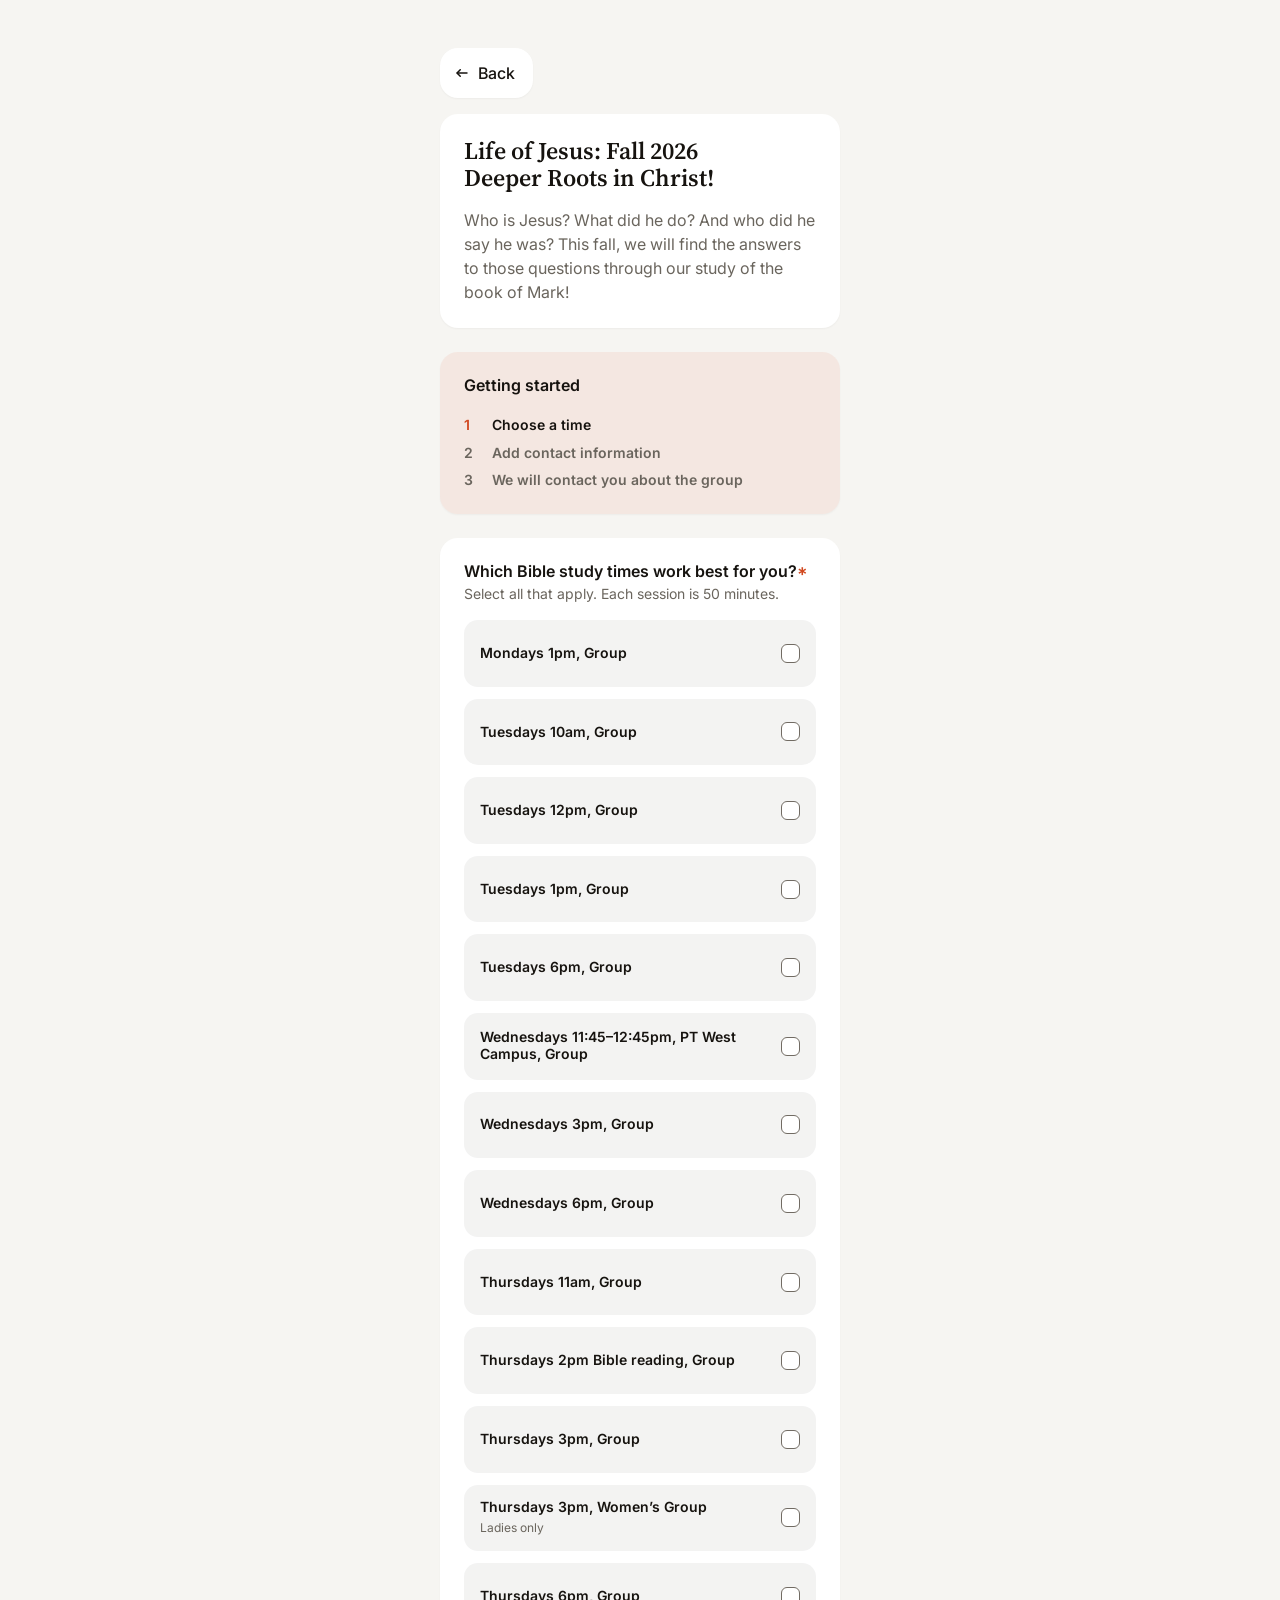
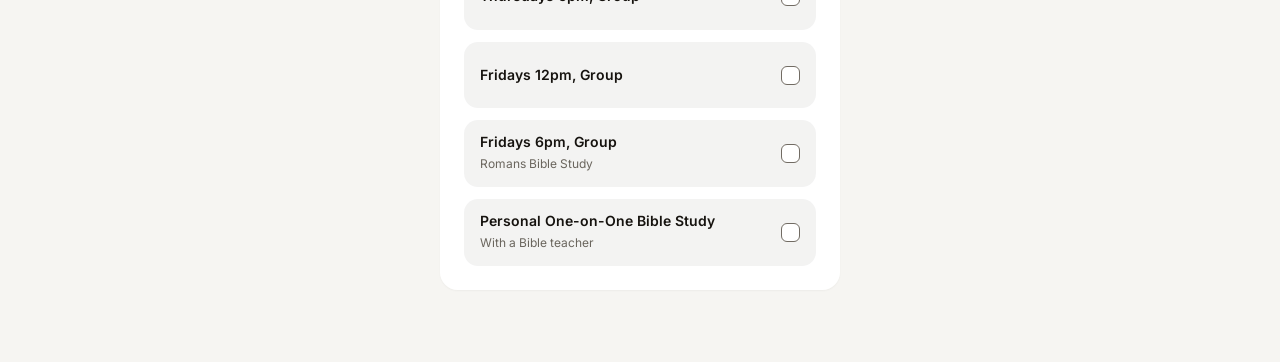
==== commit ec3d2792: "Polish typography, SEO, and interaction UX" ====
--- a/signup.html
+++ b/signup.html
@@ -2,9 +2,23 @@
 <html lang="en">
 <head>
   <meta charset="utf-8" />
-  <meta name="viewport" content="width=device-width, initial-scale=1" />
+  <meta name="viewport" content="width=device-width, initial-scale=1, interactive-widget=resizes-content" />
   <meta name="description" content="Sign up for a Fall 2026 Deeper Roots in Christ Bible study at UIC." />
   <title>Life of Jesus Bible Study | DRinC</title>
+  <meta name="theme-color" content="#f6f5f2" />
+  <meta property="og:type" content="website" />
+  <meta property="og:site_name" content="Deeper Roots in Christ" />
+  <meta property="og:title" content="Life of Jesus Bible Study" />
+  <meta property="og:description" content="Sign up for a Fall 2026 Deeper Roots in Christ Bible study at UIC." />
+  <meta property="og:image" content="https://hoangngo-sudo.github.io/drinc/assets/img/og.png" />
+  <meta property="og:image:width" content="1200" />
+  <meta property="og:image:height" content="800" />
+  <meta property="og:image:alt" content="Deeper Roots in Christ" />
+  <meta property="og:url" content="https://hoangngo-sudo.github.io/drinc/signup.html" />
+  <meta name="twitter:card" content="summary_large_image" />
+  <meta name="twitter:title" content="Life of Jesus Bible Study" />
+  <meta name="twitter:description" content="Sign up for a Fall 2026 Deeper Roots in Christ Bible study at UIC." />
+  <meta name="twitter:image" content="https://hoangngo-sudo.github.io/drinc/assets/img/og.png" />
   <link rel="preconnect" href="https://fonts.googleapis.com" />
   <link rel="preconnect" href="https://fonts.gstatic.com" crossorigin />
   <link href="https://fonts.googleapis.com/css2?family=Inter:wght@400;500;600&family=Source+Serif+4:opsz,wght@8..60,600&display=swap" rel="stylesheet" />
--- a/css/tokens.css
+++ b/css/tokens.css
@@ -9,12 +9,11 @@
   --weight-semibold: 600;
 
   /* Sizes */
-  --text-xs: 12px;      /* fine print, errors, metadata */
-  --text-sm: 13px;      /* form labels, help text */
-  --text-caption: 14px; /* captions, nav/CTA links */
-  --text-md: 15px;      /* supporting copy, controls, form questions */
-  --text-body: 16px;    /* body text, inputs */
-  --text-lead: 18px;    /* lead paragraphs, names */
+  --text-xs: 12px;      /* fine print: sub-labels, legal, metadata */
+  --text-caption: 14px; /* secondary UI: help, errors, dense rows, nav */
+  --text-body: 16px;    /* reading text, inputs, controls, legends */
+
+  /* Display steps — headings only, never body copy */
   --text-card: 24px;    /* card/panel titles */
   --text-deck: clamp(20px, 2.5vw, 28px);    /* mission statement */
   --text-quote: clamp(24px, 3vw, 30px);     /* testimonial quote */
--- a/css/signup.css
+++ b/css/signup.css
@@ -20,6 +20,7 @@
 }
 
 html {
+  color-scheme: light;
   background: var(--page);
   color: var(--ink);
   font-family: var(--font-ui);
@@ -47,6 +48,14 @@
 label,
 summary {
   -webkit-tap-highlight-color: transparent;
+}
+
+button,
+a,
+input,
+select,
+[role="button"] {
+  touch-action: manipulation;
 }
 
 .signup-shell {
@@ -70,7 +79,7 @@
   color: var(--ink);
   box-shadow: 0 1px 2px rgba(0, 0, 0, 0.04);
   font-family: var(--font-ui);
-  font-size: var(--text-md);
+  font-size: var(--text-body);
   font-weight: var(--weight-medium);
   line-height: var(--leading-normal);
   text-decoration: none;
@@ -104,7 +113,7 @@
 .form-intro h1 {
   margin: 0;
   font-family: var(--font-display);
-  font-size: 25px;
+  font-size: var(--text-card);
   font-weight: var(--weight-semibold);
   line-height: 1.12;
   text-wrap: balance;
@@ -124,7 +133,7 @@
 
 .form-orientation h2 {
   margin: 0;
-  font-size: var(--text-md);
+  font-size: var(--text-body);
   font-weight: var(--weight-semibold);
   line-height: 1.2;
   text-wrap: balance;
@@ -144,7 +153,7 @@
   align-items: baseline;
   gap: 10px;
   color: var(--ink-muted);
-  font-size: var(--text-sm);
+  font-size: var(--text-caption);
   font-weight: var(--weight-semibold);
   line-height: var(--leading-snug);
   transition: color 150ms ease-out;
@@ -189,7 +198,7 @@
   margin: 0 0 24px;
   width: 100%;
   padding: 0;
-  font-size: var(--text-md);
+  font-size: var(--text-body);
   font-weight: var(--weight-semibold);
   line-height: 1.2;
 }
@@ -214,7 +223,7 @@
   margin: 22px 0 0;
   clear: both;
   color: var(--ink-muted);
-  font-size: var(--text-sm);
+  font-size: var(--text-caption);
   line-height: 1.45;
 }
 
@@ -236,7 +245,7 @@
   border-radius: 14px;
   background: var(--field);
   cursor: pointer;
-  font-size: var(--text-sm);
+  font-size: var(--text-caption);
   font-weight: var(--weight-semibold);
   line-height: 1.2;
   transition: background-color 150ms ease;
@@ -323,7 +332,7 @@
   inset-inline-start: 16px;
   z-index: 1;
   color: var(--ink-muted);
-  font-size: var(--text-sm);
+  font-size: var(--text-caption);
   line-height: 1;
   pointer-events: none;
   transform: translateY(-50%);
@@ -465,7 +474,7 @@
   color: #ffffff;
   cursor: pointer;
   font-family: var(--font-ui);
-  font-size: var(--text-md);
+  font-size: var(--text-body);
   font-weight: var(--weight-medium);
   line-height: var(--leading-normal);
   transition: background-color 150ms ease, transform 150ms ease;
@@ -486,7 +495,7 @@
 
 .field-error {
   color: var(--error);
-  font-size: var(--text-xs);
+  font-size: var(--text-caption);
   line-height: 1.35;
 }
 
@@ -496,7 +505,7 @@
 
 .form-status {
   color: var(--brand-hover);
-  font-size: var(--text-sm);
+  font-size: var(--text-caption);
   font-weight: var(--weight-semibold);
   line-height: var(--leading-snug);
   text-align: center;
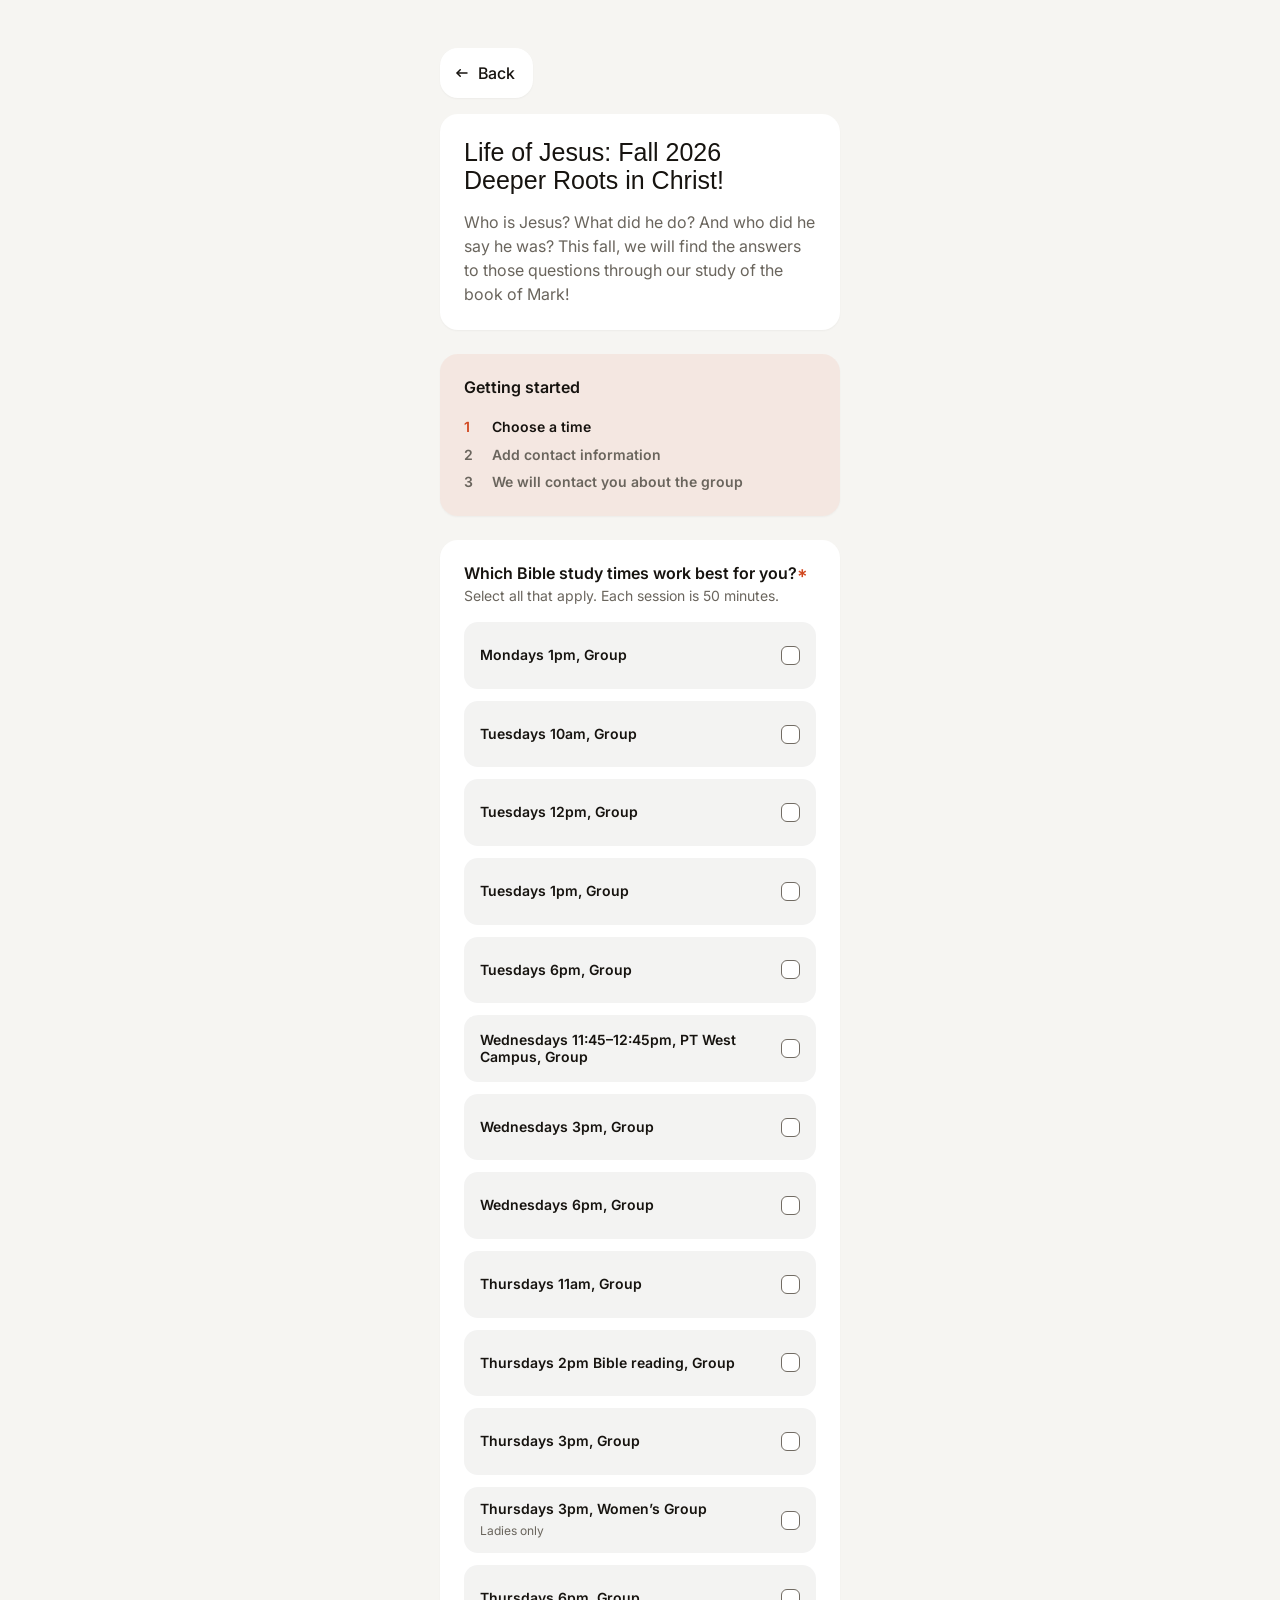
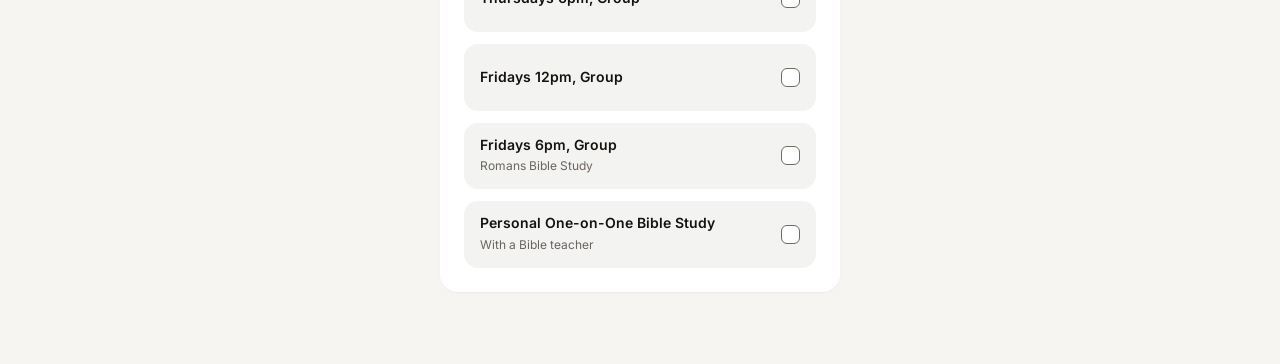
==== commit fa1b2e15: "Refine typography and add dynamic nav CTA contrast" ====
--- a/signup.html
+++ b/signup.html
@@ -21,7 +21,7 @@
   <meta name="twitter:image" content="https://hoangngo-sudo.github.io/drinc/assets/img/og.png" />
   <link rel="preconnect" href="https://fonts.googleapis.com" />
   <link rel="preconnect" href="https://fonts.gstatic.com" crossorigin />
-  <link href="https://fonts.googleapis.com/css2?family=Inter:wght@400;500;600&family=Source+Serif+4:opsz,wght@8..60,600&display=swap" rel="stylesheet" />
+  <link href="https://fonts.googleapis.com/css2?family=Inter:wght@400;500;600&display=swap" rel="stylesheet" />
   <link rel="stylesheet" href="css/tokens.css" />
   <link rel="stylesheet" href="css/signup.css" />
 </head>
--- a/css/tokens.css
+++ b/css/tokens.css
@@ -1,6 +1,8 @@
 :root {
   /* Families */
-  --font-display: "Source Serif 4", Georgia, serif;
+  /* Display type is Helvetica Neue LT Std in the design; the fallbacks keep the
+     same neutral grotesque on machines that don't have the licensed cut. */
+  --font-display: "Helvetica Neue LT Std", "Helvetica Neue", Helvetica, Arial, system-ui, sans-serif;
   --font-ui: "Inter", system-ui, -apple-system, sans-serif;
 
   /* Weights */
@@ -12,8 +14,10 @@
   --text-xs: 12px;      /* fine print: sub-labels, legal, metadata */
   --text-caption: 14px; /* secondary UI: help, errors, dense rows, nav */
   --text-body: 16px;    /* reading text, inputs, controls, legends */
+  --text-lead: 18px;    /* lead copy: hero standfirst, officer names */
 
   /* Display steps — headings only, never body copy */
+  --text-small: 15px;   /* card descriptions, officer roles, buttons */
   --text-card: 24px;    /* card/panel titles */
   --text-deck: clamp(20px, 2.5vw, 28px);    /* mission statement */
   --text-quote: clamp(24px, 3vw, 30px);     /* testimonial quote */
--- a/css/signup.css
+++ b/css/signup.css
@@ -113,8 +113,8 @@
 .form-intro h1 {
   margin: 0;
   font-family: var(--font-display);
-  font-size: var(--text-card);
-  font-weight: var(--weight-semibold);
+  font-size: 25px;
+  font-weight: var(--weight-regular);
   line-height: 1.12;
   text-wrap: balance;
 }
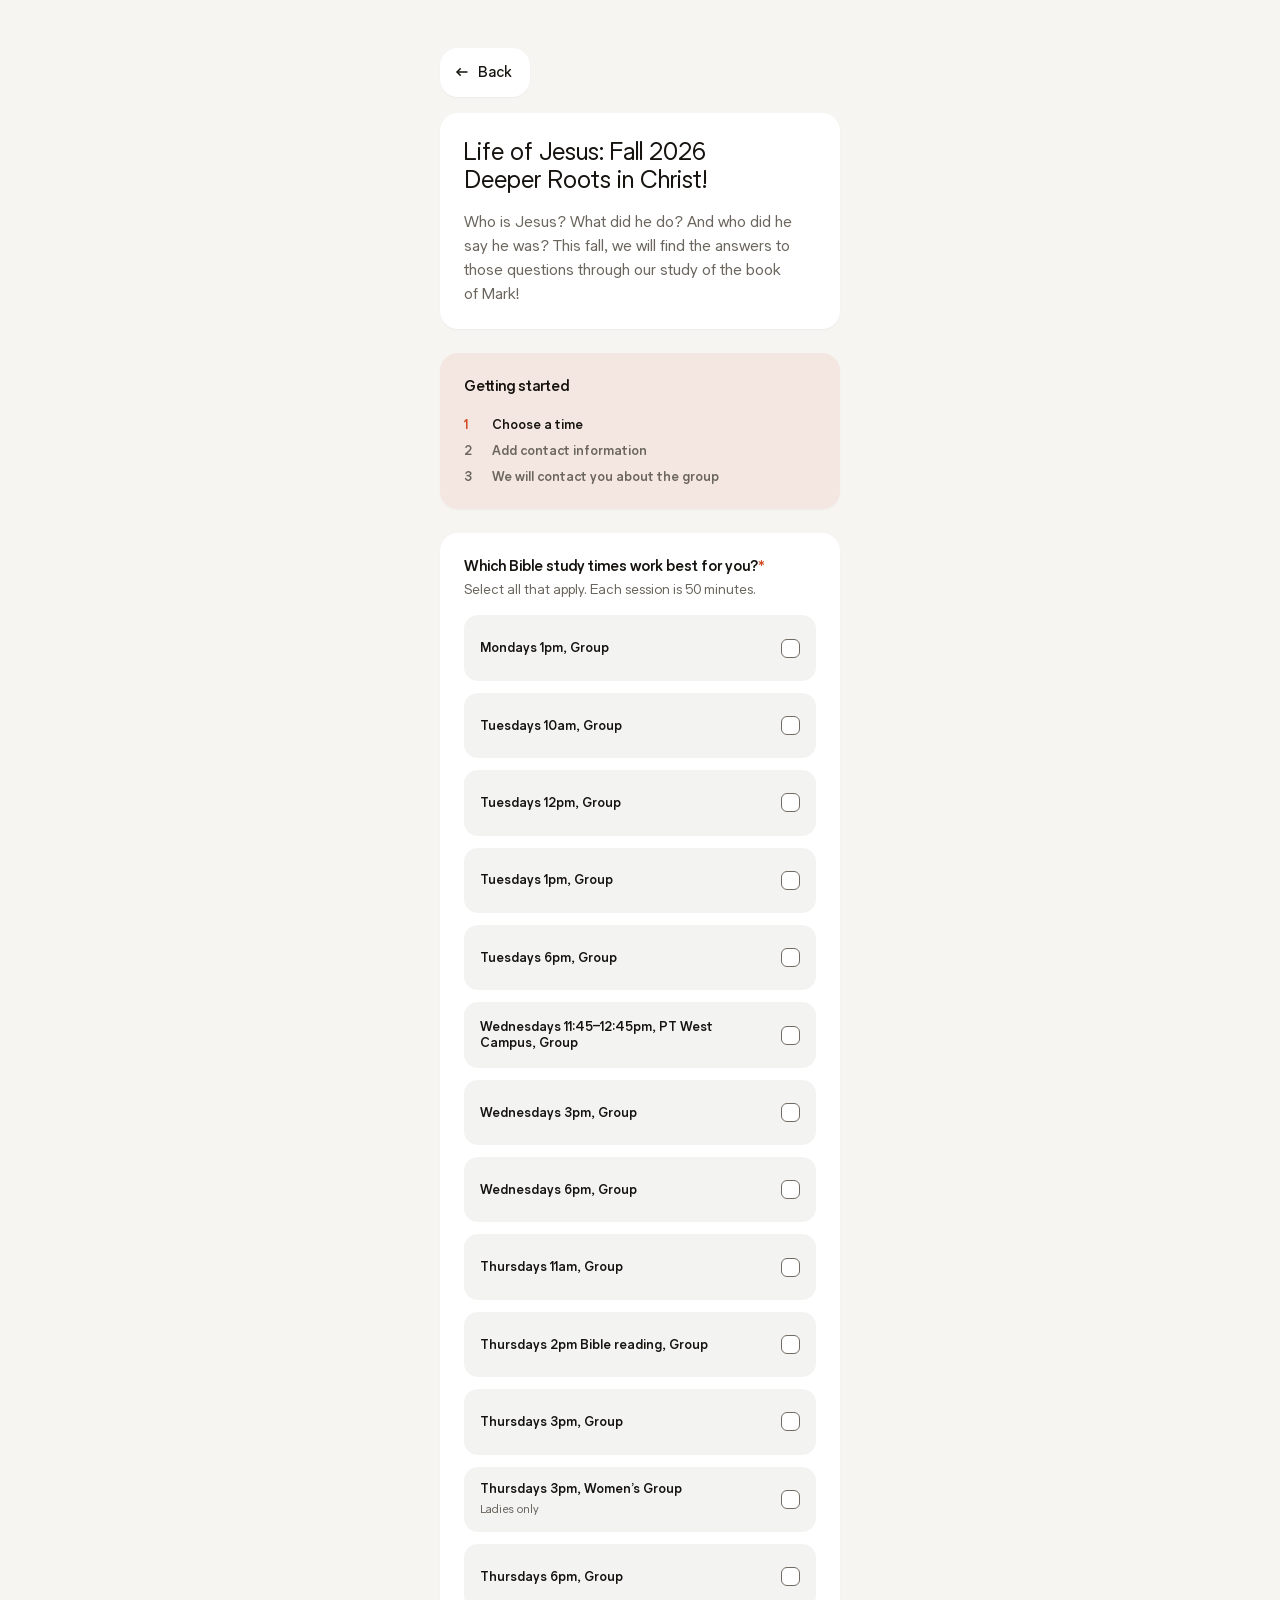
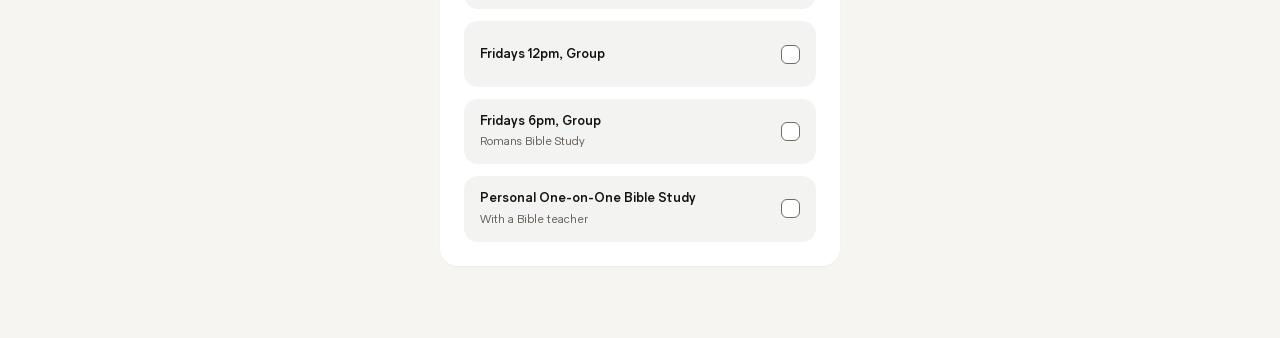
==== commit bebf6c87: "Refresh Allo typography and wordmark" ====
--- a/signup.html
+++ b/signup.html
@@ -19,9 +19,6 @@
   <meta name="twitter:title" content="Life of Jesus Bible Study" />
   <meta name="twitter:description" content="Sign up for a Fall 2026 Deeper Roots in Christ Bible study at UIC." />
   <meta name="twitter:image" content="https://hoangngo-sudo.github.io/drinc/assets/img/og.png" />
-  <link rel="preconnect" href="https://fonts.googleapis.com" />
-  <link rel="preconnect" href="https://fonts.gstatic.com" crossorigin />
-  <link href="https://fonts.googleapis.com/css2?family=Inter:wght@400;500;600&display=swap" rel="stylesheet" />
   <link rel="stylesheet" href="css/tokens.css" />
   <link rel="stylesheet" href="css/signup.css" />
 </head>
--- a/css/tokens.css
+++ b/css/tokens.css
@@ -1,28 +1,109 @@
+/* Allo (SIL OFL, licence beside it in assets/fonts): the display face of the
+   Paper file and the drawing the wordmark was set in. One variable file, wght
+   100-900, with opsz fixed at 32 so the wordmark's optical size is baked in.
+   Lives in tokens so every page that loads the tokens gets the face. */
+@font-face {
+  font-family: "Allo";
+  src: url("../assets/fonts/allo-display.woff2") format("woff2");
+  font-weight: 100 900;
+  font-style: normal;
+  font-display: swap;
+}
+
 :root {
-  /* Families */
-  /* Display type is Helvetica Neue LT Std in the design; the fallbacks keep the
-     same neutral grotesque on machines that don't have the licensed cut. */
-  --font-display: "Helvetica Neue LT Std", "Helvetica Neue", Helvetica, Arial, system-ui, sans-serif;
-  --font-ui: "Inter", system-ui, -apple-system, sans-serif;
+  /* Colors */
+  --ink: #16130f;
+  --ink-muted: #6a655d;
+  --paper: #ffffff;
+  --page: #f6f5f2;
+  --panel: #ffffff;
+  --field: rgba(22, 19, 15, 0.05);
+  --field-hover: rgba(22, 19, 15, 0.08);
+  --brand: #d1481f;
+  --brand-deep: #b83a16;
+  --brand-hover: var(--brand-deep);
+  --brand-soft: rgba(209, 72, 31, 0.1);
+  --brand-soft-subtle: rgba(209, 72, 31, 0.08);
+  --error: #a52f10;
+  --control-border: #716b63;
+  --border-subtle: #d9d9d9;
+  --hairline: rgba(22, 19, 15, 0.12);
+  --hairline-dark: rgba(255, 255, 255, 0.12);
+  --white-90: rgba(255, 255, 255, 0.9);
+  --white-80: rgba(255, 255, 255, 0.8);
+  --white-70: rgba(255, 255, 255, 0.7);
+  --white-55: rgba(255, 255, 255, 0.55);
+  --outline-img: oklch(0 0 0 / 0.1);
+  --outline-img-dark: oklch(1 0 0 / 0.1);
+  --cta-ring-dark: rgba(255, 255, 255, 0.28);
+  --cta-ring-light: rgba(0, 0, 0, 0.12);
+  --focus: var(--brand-deep);
+
+  /* Three separate colours for the guest words: one the system's own ember,
+     the other two are the welcome sticker's blue and pink darkened to body
+     text contrast, so the words echo the sticker they sit beside.
+     ember oklch(0.59 0.18 36.3) 4.51:1
+     pink  oklch(0.55 0.14 1.1)   5.24:1
+     blue  oklch(0.47 0.14 252.9) 6.86:1 */
+  --fancy-pixel: #055ba7;
+  --fancy-jesus: var(--brand);
+  --fancy-love: #b2476c;
+
+  /* Families
+     Allo is the one family for display and UI text, matching the Paper file's
+     --font-display and --font-ui. It is self-hosted in assets/fonts (licence
+     beside it). The wordmark is drawn from the same font's outlines as SVG, so it
+     never depends on the web font having arrived. */
+  --font-display: "Allo", "Helvetica Neue", Helvetica, Arial, system-ui, sans-serif;
+  --font-ui: "Allo", "Helvetica Neue", Helvetica, Arial, system-ui, sans-serif;
+  /* Guest faces for the mission words: pixel, serif italic and hand. Each is
+     a one-word guest, not more site families. */
+  --font-serif: "Instrument Serif", "Iowan Old Style", "Palatino Linotype", Georgia, serif;
+  --font-hand: "Covered By Your Grace", "Bradley Hand", "Segoe Print", cursive;
+  --font-pixel: "Geist Pixel", "Courier New", monospace;
 
   /* Weights */
   --weight-regular: 400;
   --weight-medium: 500;
   --weight-semibold: 600;
 
+  /* Allo axes, as set in the design file's wordmark (wght 900, opsz 32, ROND 50).
+     --font-optical-sizing is inherited by everything set in Allo. */
+  --font-optical-sizing: auto;
+  --font-weight-wordmark: 900;
+  --tracking-wordmark: -0.02em;
+  --tracking-tight: -0.025em;
+
+  /* Wordmark: the display type from the design is set in Allo's display drawing.
+     Cap-height proportions: the Ink SVG is exactly 3.9027 x 1.0336 cap heights,
+     so one --wordmark-cap renders at the same weight on every screen. */
+  --wordmark-cap: 40px;
+
   /* Sizes */
   --text-xs: 12px;      /* fine print: sub-labels, legal, metadata */
+  --text-label: 13px;   /* control labels: option rows, steps, field labels */
   --text-caption: 14px; /* secondary UI: help, errors, dense rows, nav */
   --text-body: 16px;    /* reading text, inputs, controls, legends */
+  --text-small: var(--text-body); /* compact body text: buttons, descriptions, roles */
   --text-lead: 18px;    /* lead copy: hero standfirst, officer names */
+  --text-action: 15px;
 
-  /* Display steps — headings only, never body copy */
-  --text-small: 15px;   /* card descriptions, officer roles, buttons */
+  /* Display steps */
   --text-card: 24px;    /* card/panel titles */
-  --text-deck: clamp(20px, 2.5vw, 28px);    /* mission statement */
-  --text-quote: clamp(24px, 3vw, 30px);     /* testimonial quote */
-  --text-h2: clamp(32px, 3.5vw, 40px);      /* section headings */
-  --text-h1: clamp(44px, 5.5vw, 60px);      /* hero title */
+  --text-deck-mobile: 24px;
+  --text-deck: clamp(var(--text-deck-mobile), calc(22.514px + 0.360685vw), 28px);
+  --text-quote: 18px;
+  --text-h2-mobile: 35px;
+  --text-h2: clamp(var(--text-h2-mobile), calc(33.1425px + 0.450857vw), 40px);
+  --text-h1-mobile: 40px;
+  --text-h1: clamp(var(--text-h1-mobile), calc(32.5699px + 1.803427vw), 60px);
+  --text-form-title: 25px;
+
+  /* Shape */
+  --radius-small: 8px;
+  --radius-panel: 18px;
+  --radius-img: 16px;
+  --radius-pill: 999px;
 
   /* Line heights */
   --leading-tight: 1.1;     /* headings */
--- a/css/signup.css
+++ b/css/signup.css
@@ -1,18 +1,3 @@
-:root {
-  --ink: #16130f;
-  --ink-muted: #6a655d;
-  --page: #f6f5f2;
-  --panel: #ffffff;
-  --field: rgba(22, 19, 15, 0.05);
-  --field-hover: rgba(22, 19, 15, 0.08);
-  --brand: #d1481f;
-  --brand-hover: #b83a16;
-  --brand-soft: rgba(209, 72, 31, 0.08);
-  --error: #a52f10;
-  --focus: #b83a16;
-  --control-border: #716b63;
-}
-
 *,
 *::before,
 *::after {
@@ -74,12 +59,12 @@
   margin-bottom: 16px;
   padding-block: 13px;
   padding-inline: 16px 18px;
-  border-radius: 18px;
+  border-radius: var(--radius-panel);
   background: var(--panel);
   color: var(--ink);
   box-shadow: 0 1px 2px rgba(0, 0, 0, 0.04);
   font-family: var(--font-ui);
-  font-size: var(--text-body);
+  font-size: var(--text-action);
   font-weight: var(--weight-medium);
   line-height: var(--leading-normal);
   text-decoration: none;
@@ -105,7 +90,7 @@
   margin: 0 0 24px;
   padding: 24px;
   border: 0;
-  border-radius: 18px;
+  border-radius: var(--radius-panel);
   background: var(--panel);
   box-shadow: 0 1px 2px rgba(0, 0, 0, 0.04);
 }
@@ -113,7 +98,7 @@
 .form-intro h1 {
   margin: 0;
   font-family: var(--font-display);
-  font-size: 25px;
+  font-size: var(--text-form-title);
   font-weight: var(--weight-regular);
   line-height: 1.12;
   text-wrap: balance;
@@ -128,12 +113,12 @@
 }
 
 .form-orientation {
-  background: var(--brand-soft);
+  background: var(--brand-soft-subtle);
 }
 
 .form-orientation h2 {
   margin: 0;
-  font-size: var(--text-body);
+  font-size: var(--text-action);
   font-weight: var(--weight-semibold);
   line-height: 1.2;
   text-wrap: balance;
@@ -153,7 +138,7 @@
   align-items: baseline;
   gap: 10px;
   color: var(--ink-muted);
-  font-size: var(--text-caption);
+  font-size: var(--text-label);
   font-weight: var(--weight-semibold);
   line-height: var(--leading-snug);
   transition: color 150ms ease-out;
@@ -198,7 +183,7 @@
   margin: 0 0 24px;
   width: 100%;
   padding: 0;
-  font-size: var(--text-body);
+  font-size: var(--text-action);
   font-weight: var(--weight-semibold);
   line-height: 1.2;
 }
@@ -241,11 +226,12 @@
   align-items: center;
   justify-content: space-between;
   gap: 12px;
+  min-height: 44px;
   padding: 14px 16px;
   border-radius: 14px;
   background: var(--field);
   cursor: pointer;
-  font-size: var(--text-caption);
+  font-size: var(--text-label);
   font-weight: var(--weight-semibold);
   line-height: 1.2;
   transition: background-color 150ms ease;
@@ -332,7 +318,7 @@
   inset-inline-start: 16px;
   z-index: 1;
   color: var(--ink-muted);
-  font-size: var(--text-caption);
+  font-size: var(--text-label);
   line-height: 1;
   pointer-events: none;
   transform: translateY(-50%);
@@ -397,15 +383,16 @@
   display: flex;
   align-items: center;
   justify-content: space-between;
-  width: 100%;
+  width: 264px;
+  max-width: 100%;
   min-height: 80px;
   margin-bottom: 16px;
   padding: 10px;
-  border: 1px solid #d9d9d9;
+  border: 0.8px solid var(--border-subtle);
   border-radius: 2px;
   background: #ffffff;
   color: #0a0a0a;
-  font-family: -apple-system, system-ui, BlinkMacSystemFont, "Segoe UI", Roboto, Oxygen, Ubuntu, "Helvetica Neue", Arial, sans-serif;
+  font-family: var(--font-ui);
   font-size: 14px;
   font-weight: 400;
   font-style: normal;
@@ -449,7 +436,7 @@
 
 .turnstile-links {
   display: flex;
-  gap: 5px;
+  gap: 2px;
   font-size: 10px;
   line-height: 1;
 }
@@ -469,12 +456,12 @@
   margin: 4px 0 16px;
   padding: 16px 24px;
   border: 0;
-  border-radius: 999px;
+  border-radius: var(--radius-pill);
   background: var(--brand);
   color: #ffffff;
   cursor: pointer;
   font-family: var(--font-ui);
-  font-size: var(--text-body);
+  font-size: var(--text-action);
   font-weight: var(--weight-medium);
   line-height: var(--leading-normal);
   transition: background-color 150ms ease, transform 150ms ease;
